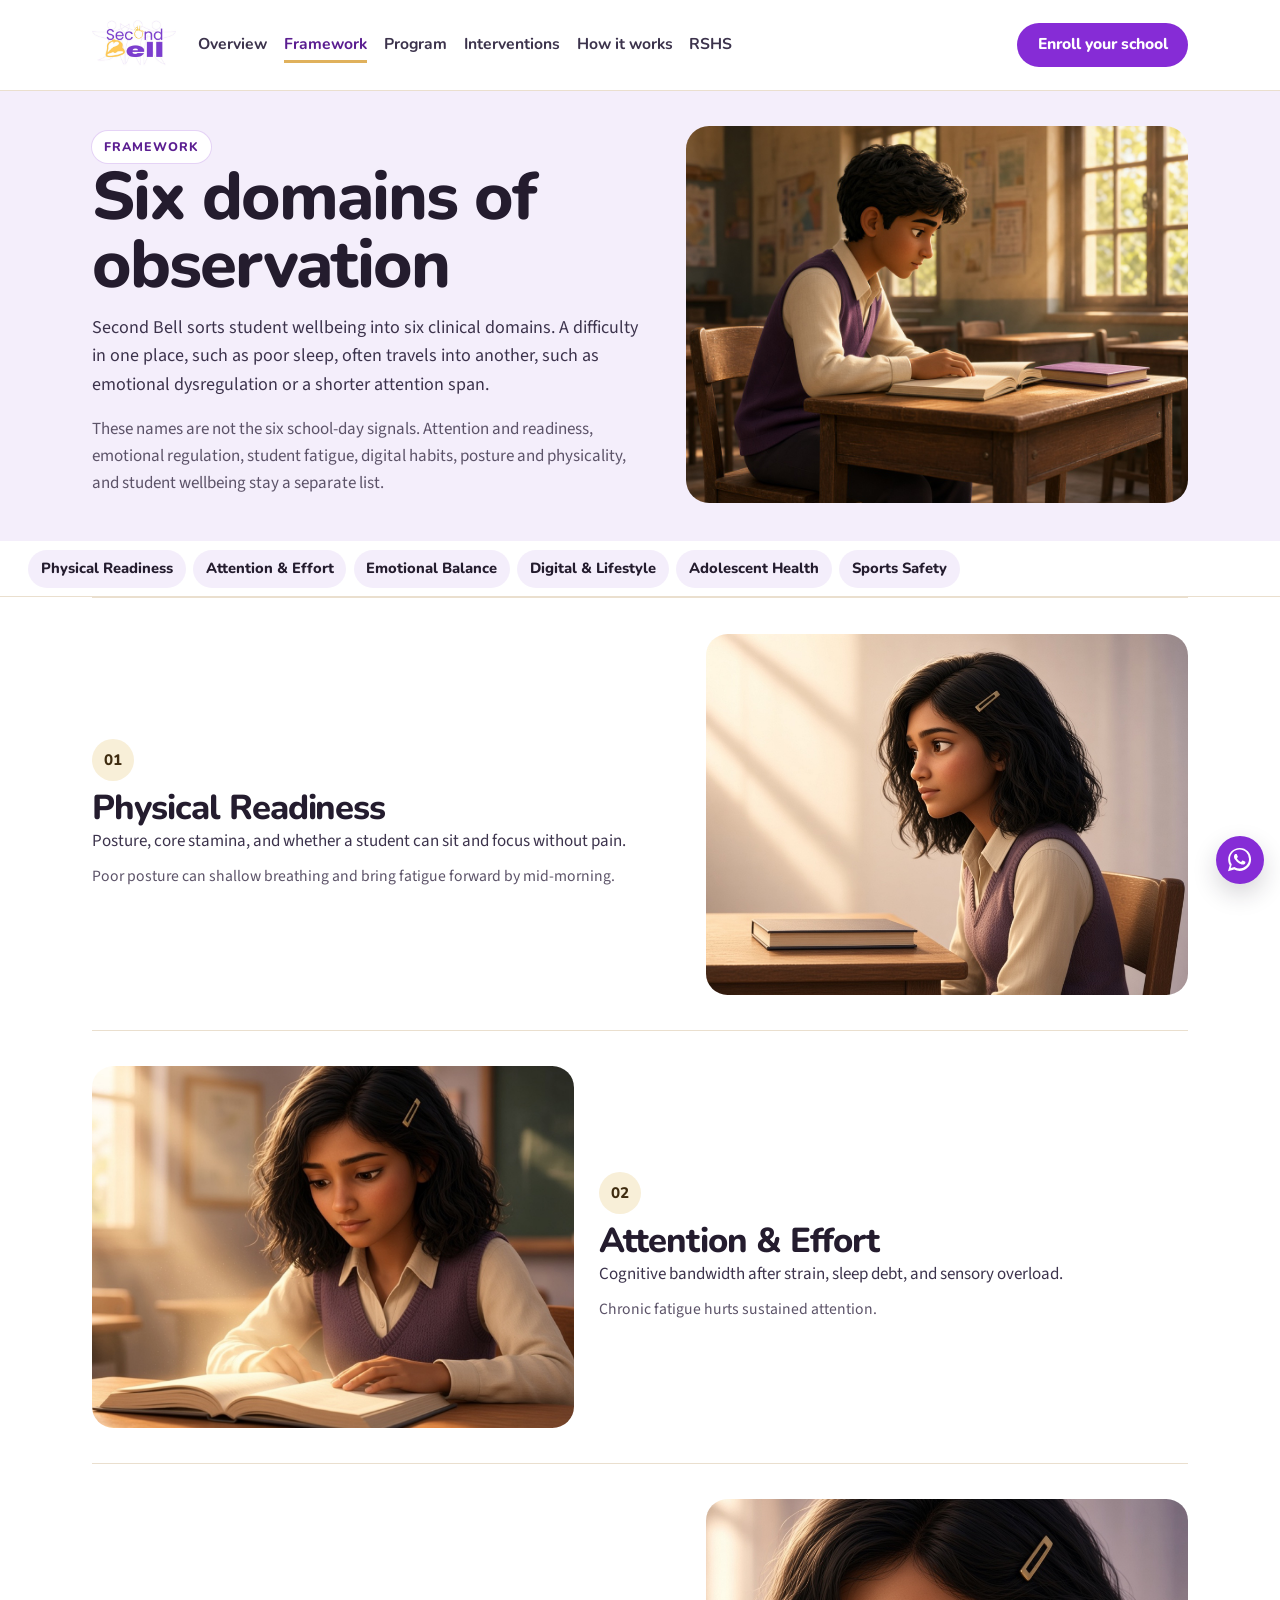
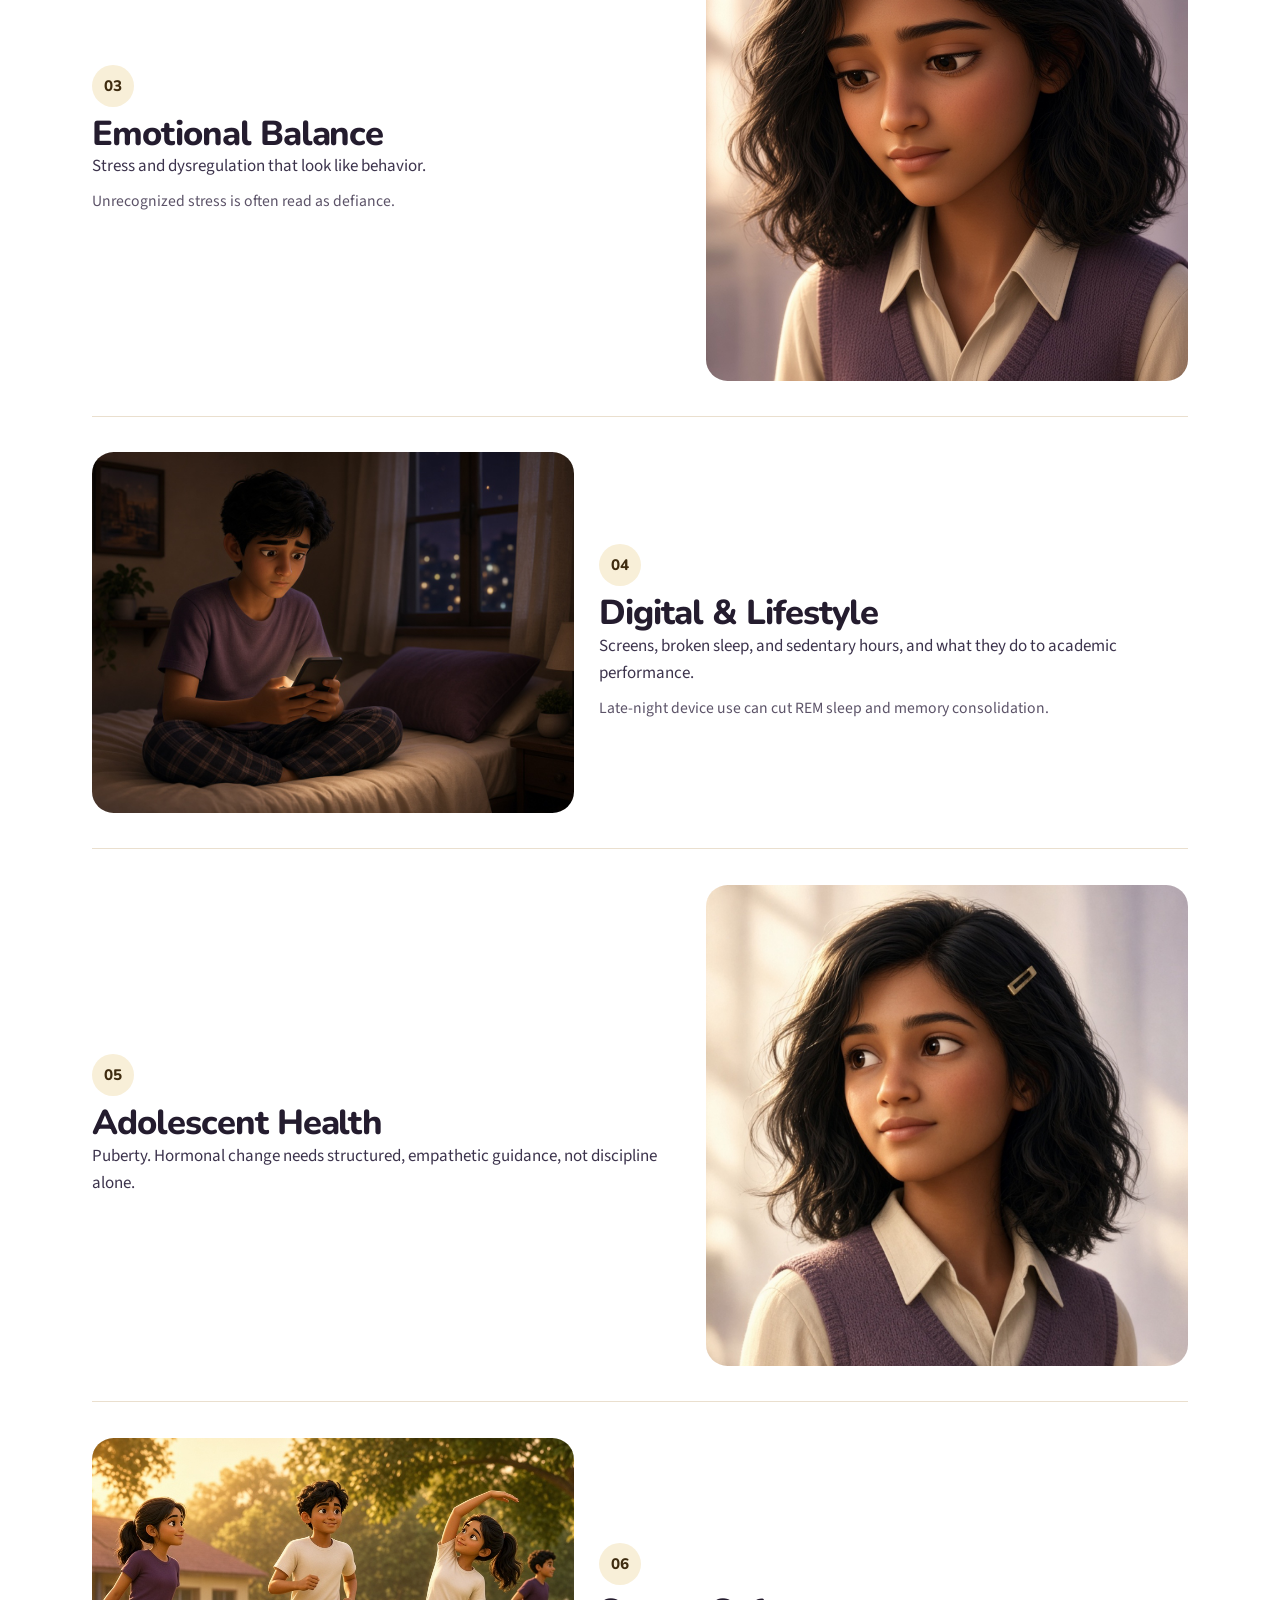
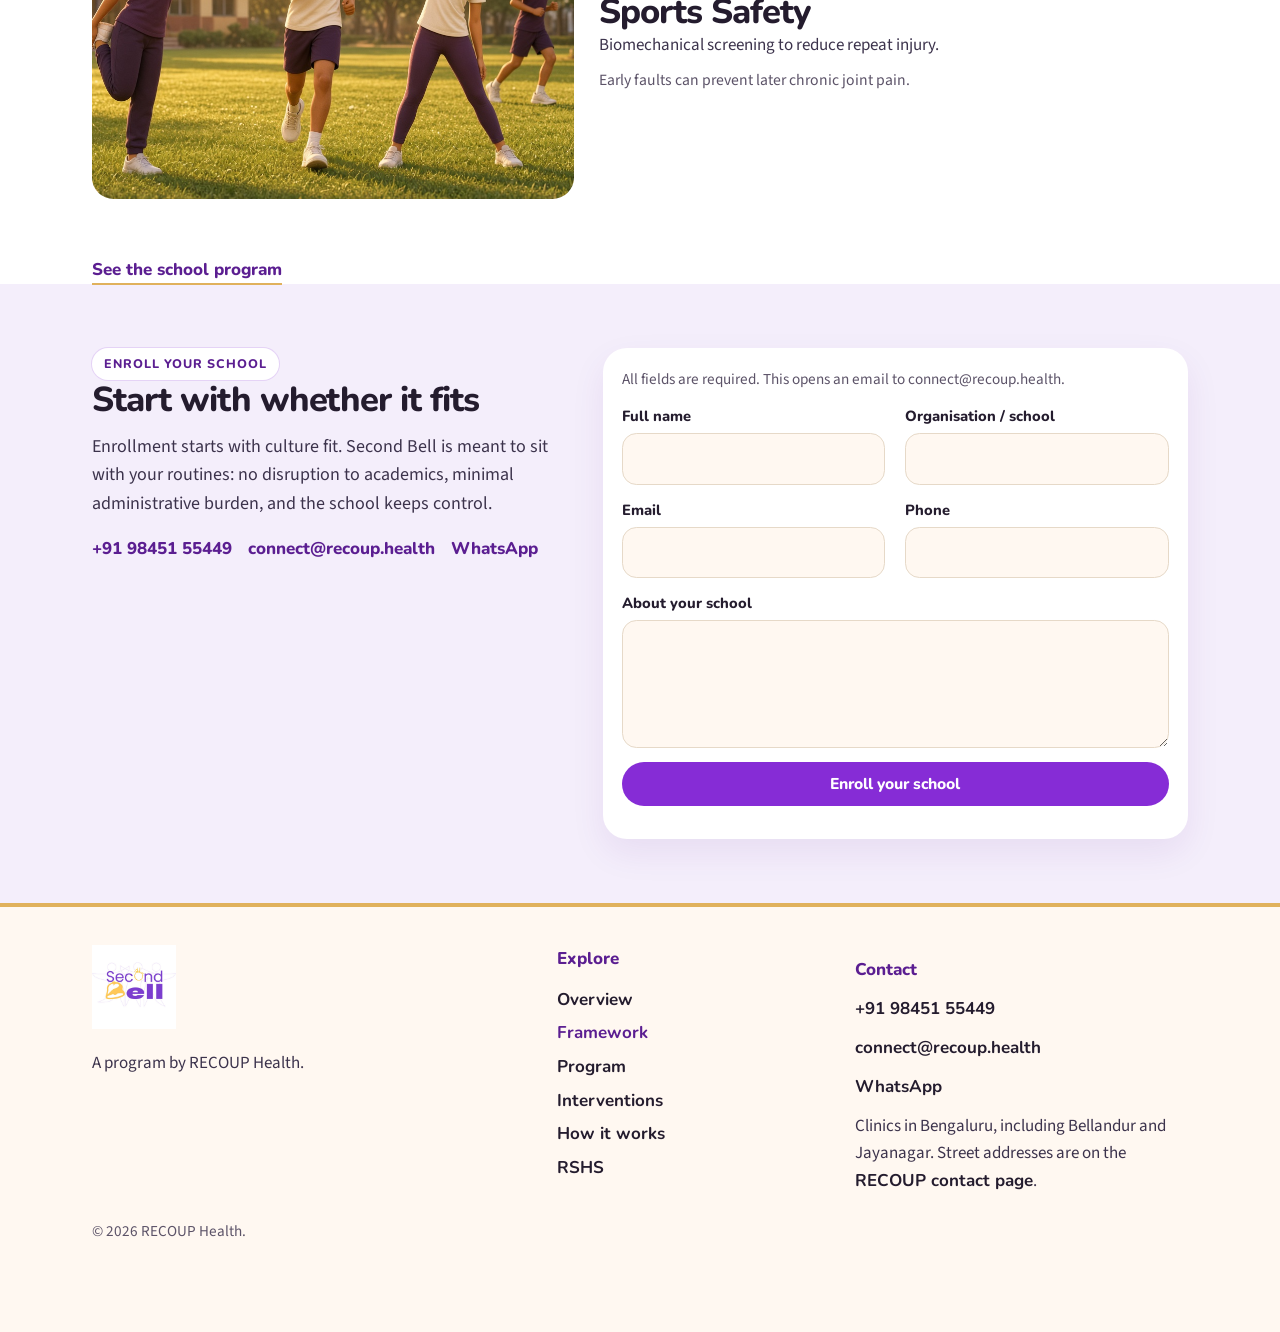
==== framework/index.html @ c724b889 "Publish the Second Bell school site so leadership can review the program and enroll. Co-authored-by:" ====
<!DOCTYPE html>
<html lang="en">
<head>
  <meta charset="utf-8">
  <meta name="viewport" content="width=device-width, initial-scale=1">
  <title>The Framework | Second Bell</title>
  <meta name="description" content="Six clinical domains in Second Bell: physical readiness, attention and effort, emotional balance, digital and lifestyle, adolescent health, and sports safety.">
  <link rel="canonical" href="/second-bell/framework/">
  <meta property="og:title" content="The Framework | Second Bell">
  <meta property="og:description" content="Six clinical domains schools can use to observe the health signals that shape learning.">
  <meta property="og:type" content="website">
  <meta property="og:url" content="/second-bell/framework/">
  <meta property="og:image" content="/second-bell/assets/logo/second-bell-logo.jpg">
  <meta property="og:image:alt" content="Second Bell">
  <meta name="twitter:card" content="summary">
  <meta name="twitter:title" content="The Framework | Second Bell">
  <meta name="twitter:description" content="Six clinical domains of observation for school leadership.">
  <meta name="twitter:image" content="/second-bell/assets/logo/second-bell-logo.jpg">
  <meta name="theme-color" content="#f4eefb">
  <link rel="icon" href="../assets/icons/favicon.svg" type="image/svg+xml">
  <link rel="preconnect" href="https://fonts.googleapis.com">
  <link rel="preconnect" href="https://fonts.gstatic.com" crossorigin>
  <link href="https://fonts.googleapis.com/css2?family=Nunito:wght@700;800&family=Source+Sans+3:ital,wght@0,400;0,600;0,700;1,400&display=swap" rel="stylesheet">
  <link rel="stylesheet" href="../css/global.css">
  <link rel="stylesheet" href="../css/animations.css">
  <link rel="stylesheet" href="../css/responsive.css">
  <script>document.documentElement.classList.add("js")</script>
</head>
<body>
  <a class="skip" href="#content">Skip to content</a>
  <header class="site-header">
    <div class="scroll-progress" aria-hidden="true"><span data-progress></span></div>
    <div class="wrap header-bar">
      <a class="brand" href="../">
        <img class="brand-logo" src="../assets/logo/second-bell-logo.jpg" alt="Second Bell" width="1080" height="1080">
        <span class="brand-fallback" hidden>Second Bell</span>
      </a>
      <nav class="nav-primary" aria-label="Primary">
        <a href="../">Overview</a>
        <a href="./" aria-current="page">Framework</a>
        <a href="../program/">Program</a>
        <a href="../interventions/">Interventions</a>
        <a href="../how-it-works/">How it works</a>
        <a href="../rshs-score/">RSHS</a>
      </nav>
      <div class="header-tools">
        <a class="btn btn-primary" href="../how-it-works/#talk">Enroll your school</a>
        <button class="menu-btn" type="button" aria-expanded="false" aria-controls="menu">Menu</button>
      </div>
    </div>
  </header>
  <div class="menu" id="menu" hidden role="dialog" aria-modal="true" aria-labelledby="menu-title">
    <div class="menu-bar">
      <p class="kicker" id="menu-title">Menu</p>
      <button class="menu-close" type="button">Close</button>
    </div>
    <nav aria-label="Mobile">
      <a href="../">Overview</a>
      <a href="./" aria-current="page">Framework</a>
      <a href="../program/">Program</a>
      <a href="../interventions/">Interventions</a>
      <a href="../how-it-works/">How it works</a>
      <a href="../rshs-score/">RSHS</a>
      <a class="menu-cta" href="../how-it-works/#talk">Enroll your school</a>
    </nav>
  </div>

  <main id="content">
    <header class="page-hero">
      <div class="wrap page-hero-grid">
        <div>
          <p class="kicker">Framework</p>
          <h1>Six domains of observation</h1>
          <p class="lede">Second Bell sorts student wellbeing into six clinical domains. A difficulty in one place, such as poor sleep, often travels into another, such as emotional dysregulation or a shorter attention span.</p>
          <p class="note">These names are not the six school-day signals. Attention and readiness, emotional regulation, student fatigue, digital habits, posture and physicality, and student wellbeing stay a separate list.</p>
        </div>
        <img class="page-photo" src="../assets/images/posture-desk.jpg" alt="A student in a cream shirt and plum vest sits at a wooden school desk" width="1152" height="864">
      </div>
    </header>

    <nav class="jump" aria-label="Clinical domains">
      <a href="#physical">Physical Readiness</a>
      <a href="#attention">Attention &amp; Effort</a>
      <a href="#emotion">Emotional Balance</a>
      <a href="#digital">Digital &amp; Lifestyle</a>
      <a href="#adolescent">Adolescent Health</a>
      <a href="#sports">Sports Safety</a>
    </nav>

    <div class="wrap">
      <article class="spread flip" id="physical">
        <img class="pos-side" src="../assets/images/posture.jpg" alt="A student seated in profile at a desk, spine upright" width="1024" height="1024">
        <div>
          <span class="num">01</span>
          <h2>Physical Readiness</h2>
          <p>Posture, core stamina, and whether a student can sit and focus without pain.</p>
          <p class="context">Poor posture can shallow breathing and bring fatigue forward by mid-morning.</p>
        </div>
      </article>
      <article class="spread" id="attention">
        <img src="../assets/images/attention.jpg" alt="A student focused on an open book in a bright classroom" width="1024" height="1024">
        <div>
          <span class="num">02</span>
          <h2>Attention &amp; Effort</h2>
          <p>Cognitive bandwidth after strain, sleep debt, and sensory overload.</p>
          <p class="context">Chronic fatigue hurts sustained attention.</p>
        </div>
      </article>
      <article class="spread flip" id="emotion">
        <img class="pos-face" src="../assets/images/emotion.jpg" alt="A close portrait of a student with a thoughtful expression" width="1024" height="1024">
        <div>
          <span class="num">03</span>
          <h2>Emotional Balance</h2>
          <p>Stress and dysregulation that look like behavior.</p>
          <p class="context">Unrecognized stress is often read as defiance.</p>
        </div>
      </article>
      <article class="spread" id="digital">
        <img src="../assets/images/night-screen.jpg" alt="A student sitting on a bed at night, looking at a phone" width="1152" height="864">
        <div>
          <span class="num">04</span>
          <h2>Digital &amp; Lifestyle</h2>
          <p>Screens, broken sleep, and sedentary hours, and what they do to academic performance.</p>
          <p class="context">Late-night device use can cut REM sleep and memory consolidation.</p>
        </div>
      </article>
      <article class="spread flip" id="adolescent">
        <img class="pos-face" src="../assets/images/student-portrait.jpg" alt="A young student in a plum vest, face fully visible" width="1024" height="1024">
        <div>
          <span class="num">05</span>
          <h2>Adolescent Health</h2>
          <p>Puberty. Hormonal change needs structured, empathetic guidance, not discipline alone.</p>
        </div>
      </article>
      <article class="spread" id="sports">
        <img src="../assets/images/sports-field.jpg" alt="Students stretching and jogging on a school sports field" width="1280" height="720">
        <div>
          <span class="num">06</span>
          <h2>Sports Safety</h2>
          <p>Biomechanical screening to reduce repeat injury.</p>
          <p class="context">Early faults can prevent later chronic joint pain.</p>
        </div>
      </article>
      <p class="next-step"><a href="../program/">See the school program</a></p>
    </div>

    <section class="section band-lavender" id="talk" aria-labelledby="talk-title">
      <div class="wrap contact-grid">
        <div class="contact-copy">
          <p class="kicker">Enroll your school</p>
          <h2 id="talk-title">Start with whether it fits</h2>
          <p class="promise">Enrollment starts with culture fit. Second Bell is meant to sit with your routines: no disruption to academics, minimal administrative burden, and the school keeps control.</p>
          <ul class="contact-list">
            <li><a href="tel:+919845155449">+91 98451 55449</a></li>
            <li><a href="mailto:connect@recoup.health">connect@recoup.health</a></li>
            <li><a href="https://wa.me/919845155449?text=Hello%2C%20I%20lead%20a%20school%20and%20would%20like%20to%20discuss%20enrolling%20in%20Second%20Bell." rel="noopener noreferrer">WhatsApp</a></li>
          </ul>
        </div>
        <form class="form" data-form novalidate>
          <p class="form-note">All fields are required. This opens an email to connect@recoup.health.</p>
          <div class="form-split">
            <label class="field"><span>Full name</span><input name="name" autocomplete="name" required aria-describedby="err-name"><small class="err" id="err-name"></small></label>
            <label class="field"><span>Organisation / school</span><input name="school" autocomplete="organization" required aria-describedby="err-school"><small class="err" id="err-school"></small></label>
          </div>
          <div class="form-split">
            <label class="field"><span>Email</span><input name="email" type="email" autocomplete="email" required aria-describedby="err-email"><small class="err" id="err-email"></small></label>
            <label class="field"><span>Phone</span><input name="phone" type="tel" autocomplete="tel" inputmode="tel" required aria-describedby="err-phone"><small class="err" id="err-phone"></small></label>
          </div>
          <label class="field"><span>About your school</span><textarea name="message" required aria-describedby="err-message"></textarea><small class="err" id="err-message"></small></label>
          <button class="btn btn-primary" type="submit">Enroll your school</button>
          <p class="form-status" data-status role="status"></p>
        </form>
      </div>
    </section>
  </main>

  <footer class="site-footer">
    <div class="wrap footer-grid">
      <div class="footer-brand">
        <a class="brand" href="../"><img class="brand-logo" src="../assets/logo/second-bell-logo.jpg" alt="Second Bell" width="1080" height="1080"></a>
        <p>A program by RECOUP Health.</p>
      </div>
      <nav class="footer-nav" aria-label="Footer">
        <p class="footer-label">Explore</p>
        <a href="../">Overview</a>
        <a href="./" aria-current="page">Framework</a>
        <a href="../program/">Program</a>
        <a href="../interventions/">Interventions</a>
        <a href="../how-it-works/">How it works</a>
        <a href="../rshs-score/">RSHS</a>
      </nav>
      <div class="footer-contact">
        <p class="footer-label">Contact</p>
        <p><a href="tel:+919845155449">+91 98451 55449</a></p>
        <p><a href="mailto:connect@recoup.health">connect@recoup.health</a></p>
        <p><a href="https://wa.me/919845155449?text=Hello%2C%20I%20lead%20a%20school%20and%20would%20like%20to%20discuss%20enrolling%20in%20Second%20Bell." rel="noopener noreferrer">WhatsApp</a></p>
        <p>Clinics in Bengaluru, including Bellandur and Jayanagar. Street addresses are on the <a href="https://www.recoup.health/contact">RECOUP contact page</a>.</p>
      </div>
    </div>
    <div class="wrap"><p class="copy">© <span data-year>2026</span> RECOUP Health.</p></div>
  </footer>
  <a class="dock" href="../how-it-works/#talk">Enroll your school</a>
  <a class="whatsapp" href="https://wa.me/919845155449?text=Hello%2C%20I%20lead%20a%20school%20and%20would%20like%20to%20discuss%20enrolling%20in%20Second%20Bell." rel="noopener noreferrer">
    <svg viewBox="0 0 24 24" aria-hidden="true" focusable="false">
      <path fill="currentColor" d="M20.52 3.48A11.8 11.8 0 0 0 12.04 0C5.5 0 .2 5.3.2 11.84c0 2.09.55 4.13 1.59 5.93L0 24l6.4-1.67a11.8 11.8 0 0 0 5.64 1.43h.01c6.54 0 11.84-5.3 11.84-11.84 0-3.16-1.23-6.13-3.37-8.44zM12.05 21.3h-.01a9.8 9.8 0 0 1-5-1.37l-.36-.21-3.8 1 .99-3.7-.23-.38a9.78 9.78 0 0 1-1.5-5.2c0-5.4 4.4-9.8 9.82-9.8 2.62 0 5.08 1.02 6.93 2.88a9.74 9.74 0 0 1 2.87 6.93c0 5.41-4.4 9.81-9.81 9.81zm5.38-7.34c-.29-.15-1.74-.86-2.01-.96-.27-.1-.47-.15-.66.15-.2.29-.76.95-.93 1.15-.17.2-.34.22-.63.07-.29-.14-1.22-.45-2.32-1.43-.86-.76-1.44-1.7-1.61-1.99-.17-.29-.02-.45.13-.59.13-.13.29-.34.44-.51.15-.17.2-.29.29-.49.1-.2.05-.37-.02-.51-.08-.15-.66-1.6-.91-2.19-.24-.57-.48-.5-.66-.5h-.56c-.2 0-.51.07-.78.37-.27.29-1.02 1-1.02 2.43 0 1.43 1.04 2.81 1.19 3 .15.2 2.05 3.13 4.97 4.39.69.3 1.24.48 1.66.61.7.22 1.33.19 1.83.12.56-.08 1.74-.71 1.98-1.4.25-.68.25-1.27.17-1.4-.07-.12-.27-.2-.56-.34z"/>
    </svg>
    <span class="whatsapp-label">WhatsApp</span>
  </a>
  <script src="../js/main.js" defer></script>
</body>
</html>
---- css/global.css ----
:root {
  --ivory: #fff8f1;
  --white: #ffffff;
  --lavender: #f4eefb;
  --lavender-deep: #e7d8f6;
  --cream: #fbf6ec;
  --ink: #241c2e;
  --ink-soft: #3c334c;
  --muted: #5c5368;
  --line: #eadfce;
  --purple: #862cd6;
  --purple-deep: #5b1e91;
  --gold: #e0b15c;
  --gold-2: #e2b34c;
  --gold-ink: #3f2c10;
  --danger: #8a2e3b;
  --shadow: 0 14px 34px rgba(91, 30, 145, 0.08);
  --radius: 1.35rem;
  --sans: "Source Sans 3", system-ui, sans-serif;
  --display: Nunito, system-ui, sans-serif;
  --wrap: 72rem;
  --header-h: 5.6rem;
  color-scheme: light;
}

*,
*::before,
*::after { box-sizing: border-box; }

html { scroll-behavior: smooth; }

section,
.page-hero,
.spread { scroll-margin-top: calc(var(--header-h) + 0.35rem); }

body {
  margin: 0;
  font-family: var(--sans);
  font-size: 1.0625rem;
  line-height: 1.6;
  color: var(--ink);
  background: var(--white);
  text-rendering: optimizeLegibility;
  -webkit-font-smoothing: antialiased;
  overflow-x: clip;
}

body.menu-open { overflow: hidden; }

img { max-width: 100%; height: auto; display: block; }

h1, h2, h3, p, ul, ol { margin: 0; }

h1, h2, h3 {
  font-family: var(--display);
  font-weight: 800;
  letter-spacing: -0.03em;
  line-height: 1.15;
  color: var(--ink);
}

h1 { font-size: clamp(2.5rem, 4vw + 1rem, 4.35rem); line-height: 1.02; }

h2 { font-size: clamp(1.7rem, 1.2vw + 1.2rem, 2.45rem); }

h3 { font-size: 1.2rem; letter-spacing: -0.02em; }

p { color: var(--ink-soft); }

a { color: var(--purple-deep); }

:focus-visible {
  outline: 3px solid var(--gold-ink);
  outline-offset: 3px;
}

::selection {
  background: #f0e2fb;
  color: var(--ink);
}

.skip {
  position: absolute;
  left: 1rem;
  top: 0;
  transform: translateY(-140%);
  background: var(--white);
  color: var(--ink);
  padding: 0.7rem 1rem;
  z-index: 80;
  font-weight: 700;
  text-decoration: none;
  border-radius: 0 0 0.8rem 0.8rem;
}

.skip:focus { transform: none; }

.wrap {
  width: min(var(--wrap), 100%);
  margin-inline: auto;
  padding-inline: clamp(1.1rem, 3vw, 1.75rem);
}

.site-header {
  position: sticky;
  top: 0;
  z-index: 30;
  background: #fff;
  border-bottom: 1px solid var(--line);
}

.scroll-progress {
  position: absolute;
  left: 0;
  right: 0;
  bottom: 0;
  height: 3px;
  pointer-events: none;
}

.scroll-progress span {
  display: block;
  height: 100%;
  background: var(--gold);
  transform: scaleX(0);
  transform-origin: left center;
}

.header-bar {
  display: flex;
  align-items: center;
  gap: 0.75rem 1rem;
  min-height: var(--header-h);
}

.brand {
  display: inline-flex;
  flex: none;
  line-height: 0;
  text-decoration: none;
}

.brand-logo {
  width: 5.25rem;
  height: 5.25rem;
  object-fit: contain;
  background: #fff;
}

.brand-fallback {
  font-family: var(--display);
  font-weight: 800;
  font-size: 1.15rem;
  line-height: 1.2;
  color: var(--purple-deep);
}

.brand-fallback[hidden],
.brand-logo[hidden] { display: none; }

.nav-primary {
  display: none;
  align-items: center;
  gap: 0.15rem 1.05rem;
  margin-left: 0.4rem;
}

.nav-primary a {
  text-decoration: none;
  color: var(--ink-soft);
  font-family: var(--display);
  font-weight: 700;
  font-size: 0.98rem;
  padding: 0.35rem 0;
  white-space: nowrap;
}

.nav-primary a:hover,
.nav-primary a[aria-current="page"],
.nav-primary a[aria-current="true"] { color: var(--purple-deep); }

.nav-primary a[aria-current="page"],
.nav-primary a[aria-current="true"] {
  box-shadow: inset 0 -3px 0 var(--gold);
}

.header-tools {
  display: flex;
  align-items: center;
  gap: 0.45rem;
  margin-left: auto;
}

.btn {
  display: inline-flex;
  align-items: center;
  justify-content: center;
  min-height: 2.75rem;
  padding: 0.55rem 1.15rem;
  border-radius: 999px;
  border: 2px solid transparent;
  font-family: var(--display);
  font-weight: 800;
  font-size: 0.98rem;
  line-height: 1.2;
  text-decoration: none;
  cursor: pointer;
}

.btn-primary {
  background: var(--purple);
  color: #fff;
}

.btn-primary:hover { background: var(--purple-deep); }

.btn-secondary {
  background: var(--white);
  color: var(--purple-deep);
  border-color: #e3d0f4;
}

.btn-secondary:hover { border-color: var(--purple); background: #fbf7ff; }

.menu-btn,
.menu-close {
  appearance: none;
  font-family: var(--display);
  font-weight: 800;
  font-size: 0.95rem;
  color: var(--ink);
  background: var(--white);
  border: 1.5px solid var(--line);
  border-radius: 999px;
  min-height: 2.75rem;
  padding: 0.4rem 0.95rem;
  cursor: pointer;
}

.menu {
  position: fixed;
  inset: 0;
  z-index: 50;
  background: var(--ivory);
  padding: 1.15rem clamp(1.1rem, 3vw, 1.75rem) 1.25rem;
  display: flex;
  flex-direction: column;
  gap: 0.5rem;
  overflow: hidden;
  max-height: 100dvh;
}

.menu[hidden] { display: none; }

.menu-bar {
  display: flex;
  align-items: center;
  justify-content: space-between;
  min-height: 4.5rem;
}

.menu nav {
  display: flex;
  flex-direction: column;
  flex: 1 1 auto;
  min-height: 0;
  overflow-y: auto;
  padding-bottom: 1.25rem;
  -webkit-overflow-scrolling: touch;
}

.menu a {
  font-family: var(--display);
  font-weight: 800;
  font-size: clamp(1.15rem, 3.6vw, 1.4rem);
  letter-spacing: -0.03em;
  text-decoration: none;
  color: var(--ink);
  padding: 0.58rem 0;
  border-bottom: 1px solid var(--line);
}

.menu a[aria-current="page"] { color: var(--purple-deep); }

.menu a.menu-cta {
  margin-top: 0.85rem;
  width: fit-content;
  border-bottom: 0;
  border-radius: 999px;
  background: var(--purple);
  color: #fff;
  padding: 0.7rem 1.15rem;
  min-height: 2.75rem;
}

.menu a.menu-cta:hover { color: #fff; background: var(--purple-deep); }

.kicker {
  display: inline-flex;
  align-items: center;
  font-family: var(--display);
  font-weight: 800;
  font-size: 0.78rem;
  letter-spacing: 0.08em;
  text-transform: uppercase;
  color: var(--purple-deep);
  background: var(--white);
  border-radius: 999px;
  padding: 0.38rem 0.75rem;
  box-shadow: 0 0 0 1px rgba(134, 44, 214, 0.14);
}

.hero {
  background:
    radial-gradient(42rem 22rem at 100% -20%, rgba(224, 177, 92, 0.35), transparent 60%),
    radial-gradient(32rem 18rem at -10% 10%, rgba(134, 44, 214, 0.13), transparent 58%),
    var(--lavender);
  padding: 1.35rem 0 0;
  overflow: hidden;
}

.hero-grid,
.page-hero-grid,
.contact-grid,
.footer-grid,
.score-layout,
.form-split {
  display: grid;
  gap: 1.25rem;
}

.hero-copy {
  display: flex;
  flex-direction: column;
  align-items: flex-start;
  text-align: left;
  min-width: 0;
  padding-bottom: 0.4rem;
}

.hero-copy > * {
  margin-left: 0;
  margin-right: 0;
  max-width: 100%;
}

.hero h1 {
  margin-top: 0.75rem;
  line-height: 1.08;
  text-wrap: balance;
}

.hero-copy .subhead {
  margin-top: 0.55rem;
  max-width: 18em;
  font-family: var(--display);
  font-weight: 800;
  font-size: clamp(1.25rem, 0.6vw + 1rem, 1.7rem);
  line-height: 1.28;
  color: var(--purple-deep);
  letter-spacing: -0.03em;
  text-wrap: balance;
}

.hero-copy .lede {
  margin-top: 0.9rem;
  max-width: 34rem;
  line-height: 1.55;
  text-wrap: pretty;
}

.hero-copy .actions { margin-top: 1.2rem; }

.lede {
  margin-top: 1rem;
  font-size: 1.125rem;
  max-width: 38rem;
}

.actions {
  display: flex;
  flex-wrap: wrap;
  gap: 0.7rem;
  margin-top: 1.4rem;
}

.hero-frame {
  display: flex;
  align-items: flex-end;
  justify-content: center;
  min-width: 0;
}

.hero-frame img {
  width: min(100%, 20rem);
  max-height: 24rem;
  height: auto;
  object-fit: contain;
  object-position: center bottom;
}

.hero-grid > *,
.board > *,
.connect > *,
.view-lead > *,
.view-pair > *,
.program-top > *,
.outcomes > *,
.contact-grid > *,
.spread > *,
.page-hero-grid > *,
.framework-tease > *,
.score-reveal-grid > * { min-width: 0; }

.section { padding: 4rem 0; }

.band-ivory { background: var(--ivory); }

.band-lavender { background: var(--lavender); }

.band-cream { background: var(--cream); }

.band-ink {
  background: var(--ink);
  padding: 3.2rem 0;
}

.band-ink h2,
.band-ink p { color: #fff8f1; }

.band-ink .kicker {
  color: var(--gold-ink);
  background: var(--gold);
  box-shadow: none;
}

.section-intro { max-width: 38rem; margin-bottom: 1.6rem; }

.section-intro .lede,
.problem-grid .lede { margin-top: 0.75rem; }

.eyebrow {
  font-family: var(--display);
  font-weight: 800;
  font-size: 0.78rem;
  letter-spacing: 0.08em;
  text-transform: uppercase;
  color: var(--purple-deep);
}

.next-step { margin-top: 1.35rem; }

.next-step a {
  font-family: var(--display);
  font-weight: 800;
  color: var(--purple-deep);
  text-decoration: none;
  border-bottom: 2px solid var(--gold);
  padding-bottom: 0.12rem;
}

.next-step a:hover { color: var(--ink); }

.problem { padding-top: 3.2rem; padding-bottom: 3.2rem; }

.problem-grid,
.view-lead,
.view-pair,
.program-top,
.framework-tease,
.receive,
.connect,
.score-reveal-grid,
.outcomes { display: grid; gap: 1.15rem; }

.problem h2 { max-width: 16em; }

.view-lead img,
.view-parent img,
.view-health img,
.connect img,
.program-top img,
.tease-photo,
.spread img,
.spine img,
.board-panel img,
.outcome-photo {
  width: 100%;
  object-fit: cover;
  border-radius: 1.35rem;
}

.view-lead img { aspect-ratio: 16 / 10; object-position: center 30%; }

.view-lead h3,
.view-parent h3,
.view-health h3 { margin-top: 0.3rem; }

.view-lead p,
.view-parent p,
.view-health p { margin-top: 0.4rem; }

.view-pair { margin-top: 1.15rem; }

.view-parent img { aspect-ratio: 8 / 5; object-position: center 40%; }

.view-health {
  background: var(--white);
  border-radius: 1.45rem;
  padding: 0.7rem;
}

.view-health img { aspect-ratio: 16 / 11; object-position: center 42%; }

.view-health div,
.view-parent div { padding: 0.85rem 0.35rem 0.4rem; }

.view-health div { padding: 0.35rem 0.55rem 0.85rem; }

.gap { padding-top: 3rem; padding-bottom: 2.4rem; }

.slips {
  list-style: none;
  margin: 1.4rem 0 0;
  padding: 0;
  display: grid;
  gap: 0.8rem;
}

.slips li {
  background: var(--ivory);
  border-radius: 1.15rem;
  padding: 1.05rem 1.1rem 1.15rem;
  border-top: 3px solid var(--gold);
}

.slips p + p { margin-top: 0.4rem; }

.connect img { aspect-ratio: 4 / 3; object-position: center 28%; }

.board { display: grid; gap: 1rem; }

.board-tabs { display: grid; }

.board-tabs button,
.rail button {
  appearance: none;
  text-align: left;
  font-family: var(--display);
  font-weight: 800;
  font-size: 1rem;
  color: var(--ink-soft);
  background: transparent;
  cursor: pointer;
  min-height: 2.75rem;
}

.board-tabs button {
  width: 100%;
  border: 0;
  border-left: 3px solid transparent;
  padding: 0.8rem 0.85rem;
}

.board-tabs button[aria-selected="true"] {
  color: var(--ink);
  border-left-color: var(--gold);
  background: var(--ivory);
}

.rail {
  display: flex;
  flex-wrap: wrap;
  gap: 0.45rem;
  margin-bottom: 1rem;
}

.rail button {
  width: auto;
  border: 1.5px solid #e3d4c4;
  border-radius: 999px;
  padding: 0.4rem 0.8rem;
  background: var(--white);
}

.rail button[aria-selected="true"] {
  color: var(--ink);
  border-color: var(--purple);
  background: #fff;
  box-shadow: inset 0 -3px 0 var(--gold);
}

.board-panel[hidden] { display: none; }

.board-panel img {
  aspect-ratio: 4 / 3;
  object-position: center 24%;
}

.board-panel img.pos-face { object-position: center 18%; }

.board-panel img.pos-side { object-position: 72% 28%; }

.board-panel h3 { margin-top: 0.85rem; }

.board-panel p { margin-top: 0.35rem; max-width: 36rem; }


.domain-index {
  list-style: none;
  margin: 0;
  padding: 0;
}

.domain-index li { min-width: 0; }

.domain-index a {
  display: flex;
  align-items: flex-start;
  gap: 0.85rem;
  width: 100%;
  min-width: 0;
  text-decoration: none;
  color: inherit;
  padding: 0.9rem 0;
  border-top: 1px solid var(--line);
}

.domain-index li:last-child a { border-bottom: 1px solid var(--line); }

.domain-num {
  flex: 0 0 2.2rem;
  font-family: var(--display);
  font-weight: 800;
  color: var(--gold-ink);
  line-height: 1.35;
}

.domain-copy {
  flex: 1 1 auto;
  min-width: 0;
}

.domain-index strong {
  display: block;
  font-family: var(--display);
  color: var(--ink);
}

.domain-index em {
  display: block;
  margin-top: 0.2rem;
  font-style: normal;
  font-weight: 400;
  line-height: 1.45;
  color: var(--ink-soft);
}

.domain-index a:hover strong { color: var(--purple-deep); }

.tease-photo {
  margin-top: 1.1rem;
  aspect-ratio: 16 / 10;
  object-position: center 40%;
}

.program-top img { aspect-ratio: 4 / 3; object-position: center 35%; }

.pillar-list,
.phase-line {
  list-style: none;
  margin: 1.6rem 0 0;
  padding: 0;
}

.pillar-list { display: grid; gap: 0.8rem; }

.pillar-list li {
  display: grid;
  grid-template-columns: auto minmax(0, 1fr);
  gap: 0.9rem;
  align-items: start;
  min-width: 0;
  padding: 1.05rem 1.1rem 1.15rem;
  background: var(--white);
  border: 1px solid var(--line);
  border-radius: var(--radius);
  box-shadow: var(--shadow);
}

.pillar-list li > div { min-width: 0; }

.pillar-list p { margin-top: 0.3rem; }

.pillar-icon {
  display: grid;
  place-items: center;
  width: 2.75rem;
  height: 2.75rem;
  margin-top: 0.05rem;
  border-radius: 0.9rem;
  background: var(--lavender);
  color: var(--purple);
  box-shadow: inset 0 0 0 1px var(--lavender-deep);
}

.pillar-icon svg {
  width: 1.45rem;
  height: 1.45rem;
  display: block;
}

.num {
  display: inline-grid;
  place-items: center;
  min-width: 2.6rem;
  height: 2.6rem;
  padding-inline: 0.45rem;
  border-radius: 999px;
  background: #f8efd8;
  color: var(--gold-ink);
  font-family: var(--display);
  font-weight: 800;
  font-size: 0.95rem;
}

.receive { margin-top: 1.6rem; }

#program .receive > div {
  min-width: 0;
  padding: 1.15rem 1.2rem 1.25rem;
  border: 1px solid var(--line);
  border-radius: var(--radius);
  box-shadow: var(--shadow);
}

#program .receive > div:first-child { background: var(--lavender); }

#program .receive > div:last-child { background: var(--cream); }

.receive h3 { margin-bottom: 0.4rem; }

.phase-line { margin-top: 0.2rem; display: grid; gap: 0.7rem; }

.phase-line li {
  color: var(--ink-soft);
  padding-left: 0.15rem;
}

.phase-line span {
  display: block;
  font-family: var(--display);
  font-weight: 800;
  color: var(--purple-deep);
  font-size: 0.92rem;
}

.promises {
  margin-top: 1.3rem;
  font-family: var(--display);
  font-weight: 800;
  color: var(--ink);
}

.score-reveal {
  background:
    radial-gradient(28rem 16rem at 0% 0%, rgba(224, 177, 92, 0.45), transparent 62%),
    var(--cream);
}

.score-huge {
  font-family: var(--display);
  font-weight: 800;
  font-size: clamp(5.5rem, 12vw, 9.5rem);
  line-height: 0.82;
  letter-spacing: -0.06em;
  color: var(--purple);
}

.outcomes { margin-top: 0.4rem; }

.outcome-photo {
  aspect-ratio: 16 / 11;
  object-position: center 22%;
  height: 100%;
}

.outcome-main h3 {
  margin-top: 0.35rem;
  font-size: clamp(1.7rem, 2vw, 2.3rem);
}

.outcome-main p,
.outcome-note p,
.outcome-wide p { margin-top: 0.4rem; }

.outcome-note {
  padding: 1rem 0 0.2rem;
  border-top: 1px solid var(--line);
}

.outcome-gold { background: #f8efd8; border-radius: 1.15rem; padding: 1rem 1rem 1.1rem; border-top: 0; }

.outcome-wide {
  padding-top: 1rem;
  border-top: 3px solid var(--gold);
}

.outcome-wide h3 { font-size: clamp(1.45rem, 1.5vw, 1.9rem); }

.page-photo {
  width: 100%;
  border-radius: 1.45rem;
  object-fit: cover;
  aspect-ratio: 4 / 3;
  background: #efe4d4;
}

.page-hero {
  background: var(--lavender);
  padding: 2.2rem 0 2.4rem;
}

.page-hero .lede { margin-top: 0.85rem; }

.page-photo.wide { aspect-ratio: 16 / 10; }

.note {
  margin-top: 1rem;
  color: var(--muted);
  max-width: 42rem;
}

.context {
  margin-top: 0.55rem;
  color: var(--muted);
  font-size: 0.98rem;
}

.plain-list {
  margin: 0.8rem 0 0;
  padding: 0;
  list-style: none;
}

.plain-list li {
  position: relative;
  padding-left: 1.05rem;
  margin-top: 0.35rem;
  color: var(--ink-soft);
}

.plain-list li::before {
  content: "";
  position: absolute;
  left: 0;
  top: 0.55em;
  width: 0.45rem;
  height: 0.45rem;
  border-radius: 50%;
  background: var(--gold);
}

.jump {
  position: sticky;
  top: var(--header-h);
  z-index: 20;
  display: flex;
  gap: 0.45rem;
  overflow-x: auto;
  background: rgba(255, 255, 255, 0.96);
  border-bottom: 1px solid var(--line);
  padding: 0.55rem clamp(1.1rem, 3vw, 1.75rem);
  margin: 0;
}

.jump a {
  flex: none;
  text-decoration: none;
  font-family: var(--display);
  font-weight: 800;
  font-size: 0.92rem;
  color: var(--ink);
  background: var(--lavender);
  border-radius: 999px;
  padding: 0.45rem 0.8rem;
}

.jump a:hover,
.jump a[aria-current="true"] { background: var(--gold); color: var(--gold-ink); }

.spread {
  display: grid;
  gap: 1rem;
  align-items: center;
  padding: 2.2rem 0;
  border-top: 1px solid var(--line);
  scroll-margin-top: 9.2rem;
}

.spread img {
  aspect-ratio: 4 / 3;
  object-position: center 28%;
}

.spread img.pos-face { object-position: center 16%; aspect-ratio: 1; }

.spread img.pos-side { object-position: 72% 30%; }

.spread h2 { margin-top: 0.45rem; }

.spread .context { max-width: 36rem; }

.spine {
  list-style: none;
  margin: 0;
  padding: 0 0 0 1.15rem;
  border-left: 3px solid var(--gold);
  display: grid;
  gap: 1.7rem;
}

.spine li { position: relative; display: grid; gap: 0.75rem; min-width: 0; }

.spine li::before {
  content: "";
  position: absolute;
  width: 0.8rem;
  height: 0.8rem;
  border-radius: 50%;
  background: var(--purple);
  left: calc(-1.15rem - 0.55rem);
  top: 0.35rem;
  box-shadow: 0 0 0 4px var(--white);
}

.spine img {
  aspect-ratio: 16 / 10;
  object-position: center 30%;
}

.spine h2 { margin-top: 0.15rem; }

.spine p { margin-top: 0.35rem; }

.timeline,
.deliver-list {
  list-style: none;
  margin: 0;
  padding: 0;
}

.timeline { display: grid; gap: 1.8rem; }

.timeline li {
  display: grid;
  gap: 0.75rem;
  min-width: 0;
  padding-bottom: 1.6rem;
  border-bottom: 1px solid var(--line);
}

.timeline li:last-child { border-bottom: 0; padding-bottom: 0; }

.timeline img,
.story-pair img {
  width: 100%;
  object-fit: cover;
  border-radius: 1.2rem;
  aspect-ratio: 16 / 10;
  object-position: center 30%;
}

.step-num {
  font-family: var(--display);
  font-weight: 800;
  font-size: clamp(2.4rem, 4vw, 3.4rem);
  line-height: 0.9;
  color: var(--purple);
}

.chip-row {
  display: flex;
  flex-wrap: wrap;
  justify-content: flex-start;
  gap: 0.6rem;
  margin-top: 1.2rem;
  padding: 0;
  list-style: none;
}

.chip-row li {
  background: var(--white);
  color: var(--purple-deep);
  font-family: var(--display);
  font-weight: 800;
  font-size: 0.95rem;
  border-radius: 999px;
  padding: 0.55rem 0.9rem;
}

.scale {
  position: relative;
  margin-top: 0.4rem;
  padding-top: 0.35rem;
}

.scale-track {
  display: flex;
  height: 0.85rem;
  border-radius: 999px;
  overflow: hidden;
  background: var(--line);
}

.zone-low { flex: 60; background: var(--lavender-deep); }

.zone-mid { flex: 20; background: #f3e2b4; }

.zone-high { flex: 21; background: #c9e7c4; }

.scale-mark {
  position: absolute;
  top: -0.35rem;
  width: 0.2rem;
  height: 1.55rem;
  background: var(--ink);
  border-radius: 999px;
}

.scale-caption {
  margin-top: 0.7rem;
  font-family: var(--display);
  font-weight: 800;
  color: var(--purple-deep);
}

.band-read {
  display: grid;
  gap: 1rem;
  margin-top: 1.3rem;
}

.band-read article h3 { margin-top: 0.15rem; }

.band-read p { margin-top: 0.3rem; }

.score-panel {
  background: var(--white);
  border-radius: 1.8rem;
  box-shadow: var(--shadow);
  padding: 1.4rem 1.2rem 1.5rem;
}

.score-mark {
  font-family: var(--display);
  font-weight: 800;
  font-size: clamp(4.2rem, 8vw, 6.4rem);
  line-height: 0.9;
  letter-spacing: -0.05em;
  color: var(--purple);
}

.score-mark span {
  font-size: 0.38em;
  color: var(--gold-ink);
  letter-spacing: -0.03em;
}

.score-caption {
  margin-top: 0.45rem;
  font-family: var(--display);
  font-weight: 800;
  color: var(--purple-deep);
}

.text-link {
  font-family: var(--display);
  font-weight: 800;
  text-underline-offset: 0.2em;
}

.link-row {
  display: flex;
  flex-wrap: wrap;
  gap: 0.8rem 1.3rem;
  margin-top: 1.4rem;
}

.story-pair { display: grid; gap: 1.2rem; align-items: center; }

.deliver-list { display: grid; gap: 0.95rem; }

.deliver-list li {
  padding-bottom: 0.85rem;
  border-bottom: 1px solid var(--line);
}

.deliver-list li:last-child { border-bottom: 0; padding-bottom: 0; }

.campus-photo {
  margin-top: 1.4rem;
  aspect-ratio: 16 / 8;
  object-position: center 22%;
}

.contact-copy .promise {
  margin-top: 0.8rem;
  font-size: 1.125rem;
  max-width: 36rem;
}

.form {
  display: grid;
  gap: 0.85rem;
  background: var(--white);
  border-radius: 1.5rem;
  box-shadow: var(--shadow);
  padding: 1.2rem;
}

.form-note,
.form-status { font-size: 0.95rem; color: var(--muted); }

.field { display: grid; gap: 0.3rem; }

.field span {
  font-family: var(--display);
  font-weight: 800;
  font-size: 0.92rem;
  color: var(--ink);
}

.field input,
.field textarea {
  width: 100%;
  font: inherit;
  font-size: 1rem;
  color: var(--ink);
  background: var(--ivory);
  border: 1.5px solid #e6d9c8;
  border-radius: 0.9rem;
  padding: 0.75rem 0.85rem;
}

.field textarea { min-height: 8rem; resize: vertical; }

.field input:focus-visible,
.field textarea:focus-visible { border-color: var(--purple); }

.field input[aria-invalid="true"],
.field textarea[aria-invalid="true"] { border-color: var(--danger); background: #fff7f7; }

.err {
  color: var(--danger);
  font-size: 0.9rem;
  min-height: 1.1em;
}

.err:empty { display: none; }

.contact-list {
  display: flex;
  flex-wrap: wrap;
  gap: 0.45rem 1rem;
  margin: 1rem 0 0;
  padding: 0;
  list-style: none;
}

.contact-list a {
  font-family: var(--display);
  font-weight: 800;
  text-decoration: none;
}

.contact-list a:hover { text-decoration: underline; text-underline-offset: 0.18em; }

.site-footer {
  background: var(--ivory);
  border-top: 4px solid var(--gold);
  padding: 2.4rem 0 5.5rem;
}

.footer-brand p { margin-top: 0.75rem; }

.footer-nav { display: flex; flex-direction: column; gap: 0.4rem; }

.footer-nav a,
.footer-contact a {
  font-family: var(--display);
  font-weight: 700;
  text-decoration: none;
  color: var(--ink);
}

.footer-nav a:hover,
.footer-contact a:hover { color: var(--purple-deep); }

.footer-nav a[aria-current="page"] { color: var(--purple-deep); }

.footer-label {
  font-family: var(--display);
  font-weight: 800;
  color: var(--purple-deep);
  margin-bottom: 0.45rem;
}

.footer-contact p { margin-top: 0.7rem; }

.copy {
  margin-top: 1.5rem;
  color: var(--muted);
  font-size: 0.95rem;
}

.dock {
  display: none;
  position: fixed;
  right: 0.85rem;
  bottom: 0.85rem;
  z-index: 25;
  min-height: 2.75rem;
  padding: 0.55rem 1.05rem;
  border-radius: 999px;
  background: var(--purple);
  color: #fff;
  font-family: var(--display);
  font-weight: 800;
  text-decoration: none;
  box-shadow: 0 10px 24px rgba(36, 28, 46, 0.18);
}

.dock,
.dock.is-on { display: none !important; }

.whatsapp {
  position: fixed;
  right: 1rem;
  bottom: max(1rem, env(safe-area-inset-bottom));
  z-index: 26;
  display: inline-flex;
  align-items: center;
  justify-content: center;
  width: 3rem;
  height: 3rem;
  min-width: 44px;
  min-height: 44px;
  border-radius: 999px;
  background: var(--purple);
  color: #fff;
  text-decoration: none;
  box-shadow: 0 10px 24px rgba(36, 28, 46, 0.18);
}

.whatsapp:hover { background: var(--purple-deep); color: #fff; }

.whatsapp svg {
  width: 1.45rem;
  height: 1.45rem;
  display: block;
}

.whatsapp-label {
  position: absolute;
  width: 1px;
  height: 1px;
  padding: 0;
  margin: -1px;
  overflow: hidden;
  clip: rect(0, 0, 0, 0);
  white-space: nowrap;
  border: 0;
}

.whatsapp.is-left {
  right: auto;
  left: 1rem;
}

.whatsapp.is-raised {
  right: 1rem;
  left: auto;
  bottom: auto;
  top: calc(var(--header-h) + 0.75rem);
}

.crumb {
  display: flex;
  flex-wrap: wrap;
  gap: 0.3rem 0.45rem;
  align-items: center;
  list-style: none;
  margin: 0 0 0.85rem;
  padding: 0;
  color: var(--muted);
  font-size: 0.95rem;
}

.crumb a {
  color: var(--purple-deep);
  font-weight: 700;
  text-decoration: none;
}

.crumb li:not(:last-child)::after {
  content: "/";
  margin-left: 0.45rem;
  color: var(--muted);
  font-weight: 400;
}

.byline {
  margin-top: 0.7rem;
  color: var(--muted);
  font-size: 0.98rem;
}

.prose { max-width: 42rem; }

.prose p,
.prose ul,
.prose ol { margin-top: 0.9rem; }

.prose h2 { margin-top: 1.8rem; }

.prose ul,
.prose ol {
  padding-left: 1.2rem;
  color: var(--ink-soft);
}

.prose li + li { margin-top: 0.35rem; }

.article-layout {
  display: grid;
  gap: 1.6rem;
  align-items: start;
}

.side-card {
  background: var(--lavender);
  border-radius: var(--radius);
  padding: 1.1rem 1.15rem 1.2rem;
}

.side-card h2 { font-size: 1.15rem; }

.side-links {
  display: grid;
  gap: 0.55rem;
  margin-top: 0.7rem;
}

.side-links a {
  font-family: var(--display);
  font-weight: 800;
  text-decoration: none;
}

.blog-grid {
  display: grid;
  gap: 1rem;
}

.blog-card {
  display: flex;
  flex-direction: column;
  min-width: 0;
  background: var(--white);
  border: 1px solid var(--line);
  border-radius: 1.2rem;
  overflow: hidden;
  text-decoration: none;
  color: inherit;
  box-shadow: var(--shadow);
}

.blog-card img {
  width: 100%;
  aspect-ratio: 16 / 10;
  object-fit: cover;
}

.blog-card div { padding: 0.95rem 1rem 1.15rem; }

.blog-card h2,
.blog-card h3 { margin-top: 0.2rem; font-size: 1.2rem; }

.blog-card p { margin-top: 0.4rem; }

.blog-card time {
  color: var(--muted);
  font-size: 0.92rem;
}

.faq { border-bottom: 1px solid var(--line); }

.faq details {
  border-top: 1px solid var(--line);
  padding: 0.85rem 0;
}

.faq summary {
  font-family: var(--display);
  font-weight: 800;
  font-size: 1.05rem;
  letter-spacing: -0.02em;
  cursor: pointer;
  color: var(--ink);
}

.faq details p { margin-top: 0.5rem; }

.miss {
  min-height: 70vh;
  display: grid;
  align-content: center;
  padding: 3rem 0;
}

@media (prefers-reduced-motion: reduce) {
  html { scroll-behavior: auto; }
}
---- css/animations.css ----
@media (prefers-reduced-motion: no-preference) {
  .board-panel {
    animation: panel-in 0.28s ease;
  }

  .js [data-reveal] {
    opacity: 0;
    transform: translateY(0.8rem);
    transition: opacity 0.55s ease, transform 0.55s ease;
    transition-delay: var(--reveal-delay, 0ms);
  }

  .js [data-reveal].is-in {
    opacity: 1;
    transform: none;
  }
}

@keyframes panel-in {
  from { opacity: 0.45; }
  to { opacity: 1; }
}

@media (prefers-reduced-motion: reduce) {
  .board-panel { animation: none; }

  .scroll-progress span { transition: none; }

  [data-reveal] {
    opacity: 1;
    transform: none;
    transition: none;
  }
}
---- css/responsive.css ----
@media (min-width: 720px) {
  .blog-grid { grid-template-columns: 1fr 1fr; }
  .form-split { grid-template-columns: 1fr 1fr; }

  .problem-grid,
  .connect,
  .program-top,
  .receive,
  .score-reveal-grid { grid-template-columns: 1fr 1fr; align-items: center; }

  #program .receive { align-items: stretch; }

  .view-lead {
    grid-template-columns: 1.25fr 0.75fr;
    align-items: end;
    gap: 1.4rem;
  }

  .view-pair { grid-template-columns: 0.78fr 1.22fr; align-items: start; }

  .view-health {
    display: grid;
    grid-template-columns: 0.9fr 1.1fr;
    align-items: start;
    align-content: start;
    gap: 0.8rem;
    height: auto;
  }

  .view-health img {
    aspect-ratio: 16 / 15;
    align-self: start;
    height: auto;
  }

  .view-health div { padding: 0.4rem 0.7rem 0.4rem 0.2rem; }

  .slips {
    grid-template-columns: repeat(3, minmax(0, 1fr));
    align-items: start;
  }

  .slips li:nth-child(2) { margin-top: 2rem; }

  .slips li:nth-child(3) { margin-top: 0.7rem; }

  .framework-tease {
    grid-template-columns: minmax(0, 0.9fr) minmax(16rem, 1.1fr);
    gap: 2rem 2.5rem;
    align-items: start;
  }

  .spread { grid-template-columns: 0.9fr 1.1fr; gap: 1.6rem; }

  .spread.flip { grid-template-columns: 1.1fr 0.9fr; }

  .spread.flip img { order: 2; }

  .spine li { grid-template-columns: minmax(0, 16rem) minmax(0, 1fr); align-items: center; }

  .spine li:nth-child(even) { grid-template-columns: minmax(0, 1fr) minmax(0, 16rem); }

  .spine li:nth-child(even) img { order: 2; }

  .band-read { grid-template-columns: 1.1fr 1fr 1.05fr; gap: 1.25rem; }

  .story-pair { grid-template-columns: 0.86fr 1.14fr; gap: 2rem; }

  .outcomes {
    grid-template-columns: 1.15fr 0.9fr 0.95fr;
    grid-template-areas:
      "photo endurance endurance"
      "photo early reduced"
      "insights insights insights";
    gap: 1rem 1.15rem;
    align-items: stretch;
  }

  .outcome-photo { grid-area: photo; min-height: 100%; }

  .outcome-main { grid-area: endurance; align-self: end; padding-bottom: 0.4rem; }

  .outcome-early { grid-area: early; }

  .outcome-gold { grid-area: reduced; }

  .outcome-wide { grid-area: insights; }
}

@media (min-width: 960px) and (max-width: 1180px) {
  .nav-primary { gap: 0.1rem 0.55rem; }
  .nav-primary a { font-size: 0.86rem; }
  .header-tools .btn {
    padding: 0.5rem 0.8rem;
    font-size: 0.88rem;
    white-space: nowrap;
  }
  .brand-logo { width: 4.4rem; height: 4.4rem; }
}

@media (min-width: 960px) {
  .nav-primary { display: flex; }
  .header-tools .btn { white-space: nowrap; }

  .menu-btn { display: none; }

  .dock { display: none !important; }

  .hero-grid,
  .page-hero-grid {
    grid-template-columns: minmax(0, 1.05fr) minmax(0, 0.95fr);
    align-items: center;
    gap: 2rem 2.4rem;
  }

  .hero-grid {
    grid-template-columns: minmax(0, 1.08fr) minmax(15rem, 0.82fr);
    align-items: center;
  }

  .hero { padding: 0.4rem 0 0; }

  .hero-copy { padding-block: 2.2rem 2.6rem; }

  .hero-frame { align-self: end; }

  .hero-frame img {
    width: min(100%, 27rem);
    max-height: min(32rem, 68vh);
  }

  .board {
    grid-template-columns: minmax(14rem, 18rem) minmax(0, 1fr);
    gap: 1.4rem 1.8rem;
    align-items: start;
  }

  .board-panel {
    display: grid;
    grid-template-columns: 1.05fr 0.95fr;
    gap: 1.25rem;
    align-items: center;
  }

  .board-panel h3 { margin-top: 0; }

  .rail {
    position: relative;
    display: grid;
    grid-template-columns: repeat(6, minmax(0, 1fr));
    gap: 0.35rem;
    padding-top: 1.15rem;
    flex-wrap: nowrap;
  }

  .rail::before {
    content: "";
    position: absolute;
    left: 2%;
    right: 2%;
    top: 0.28rem;
    height: 2px;
    background: var(--gold);
  }

  .rail button {
    width: 100%;
    border: 0;
    border-radius: 0;
    border-top: 3px solid transparent;
    box-shadow: none;
    background: transparent;
    padding: 0.65rem 0.3rem 0.2rem;
    font-size: 0.92rem;
  }

  .rail button[aria-selected="true"] {
    background: transparent;
    border-top-color: var(--purple);
    color: var(--ink);
    box-shadow: none;
  }

  .contact-grid {
    grid-template-columns: 0.9fr 1.1fr;
    align-items: start;
    gap: 2rem;
  }

  .footer-grid {
    grid-template-columns: 1.3fr 0.8fr 1fr;
    gap: 2rem;
    align-items: start;
  }

  .score-layout {
    grid-template-columns: 0.7fr 1.3fr;
    align-items: center;
    gap: 2rem;
  }

  .score-panel { padding: 2rem 1.5rem; }

  .timeline li {
    grid-template-columns: 4.5rem minmax(0, 1fr) minmax(12rem, 17rem);
    gap: 1.15rem 1.35rem;
    align-items: center;
    border-bottom: 0;
    padding-bottom: 0;
  }

  .blog-grid { grid-template-columns: repeat(3, minmax(0, 1fr)); }

  .article-layout { grid-template-columns: minmax(0, 1fr) minmax(14rem, 18rem); }
}

@media (max-width: 719px) {
  .pillar-list,
  #program .receive { grid-template-columns: minmax(0, 1fr); }

  .pillar-list li { grid-template-columns: auto minmax(0, 1fr); }
}

@media (max-width: 420px) {
  .header-tools .btn { display: none; }
}

@media (min-width: 421px) {
  .dock { display: none !important; }
}
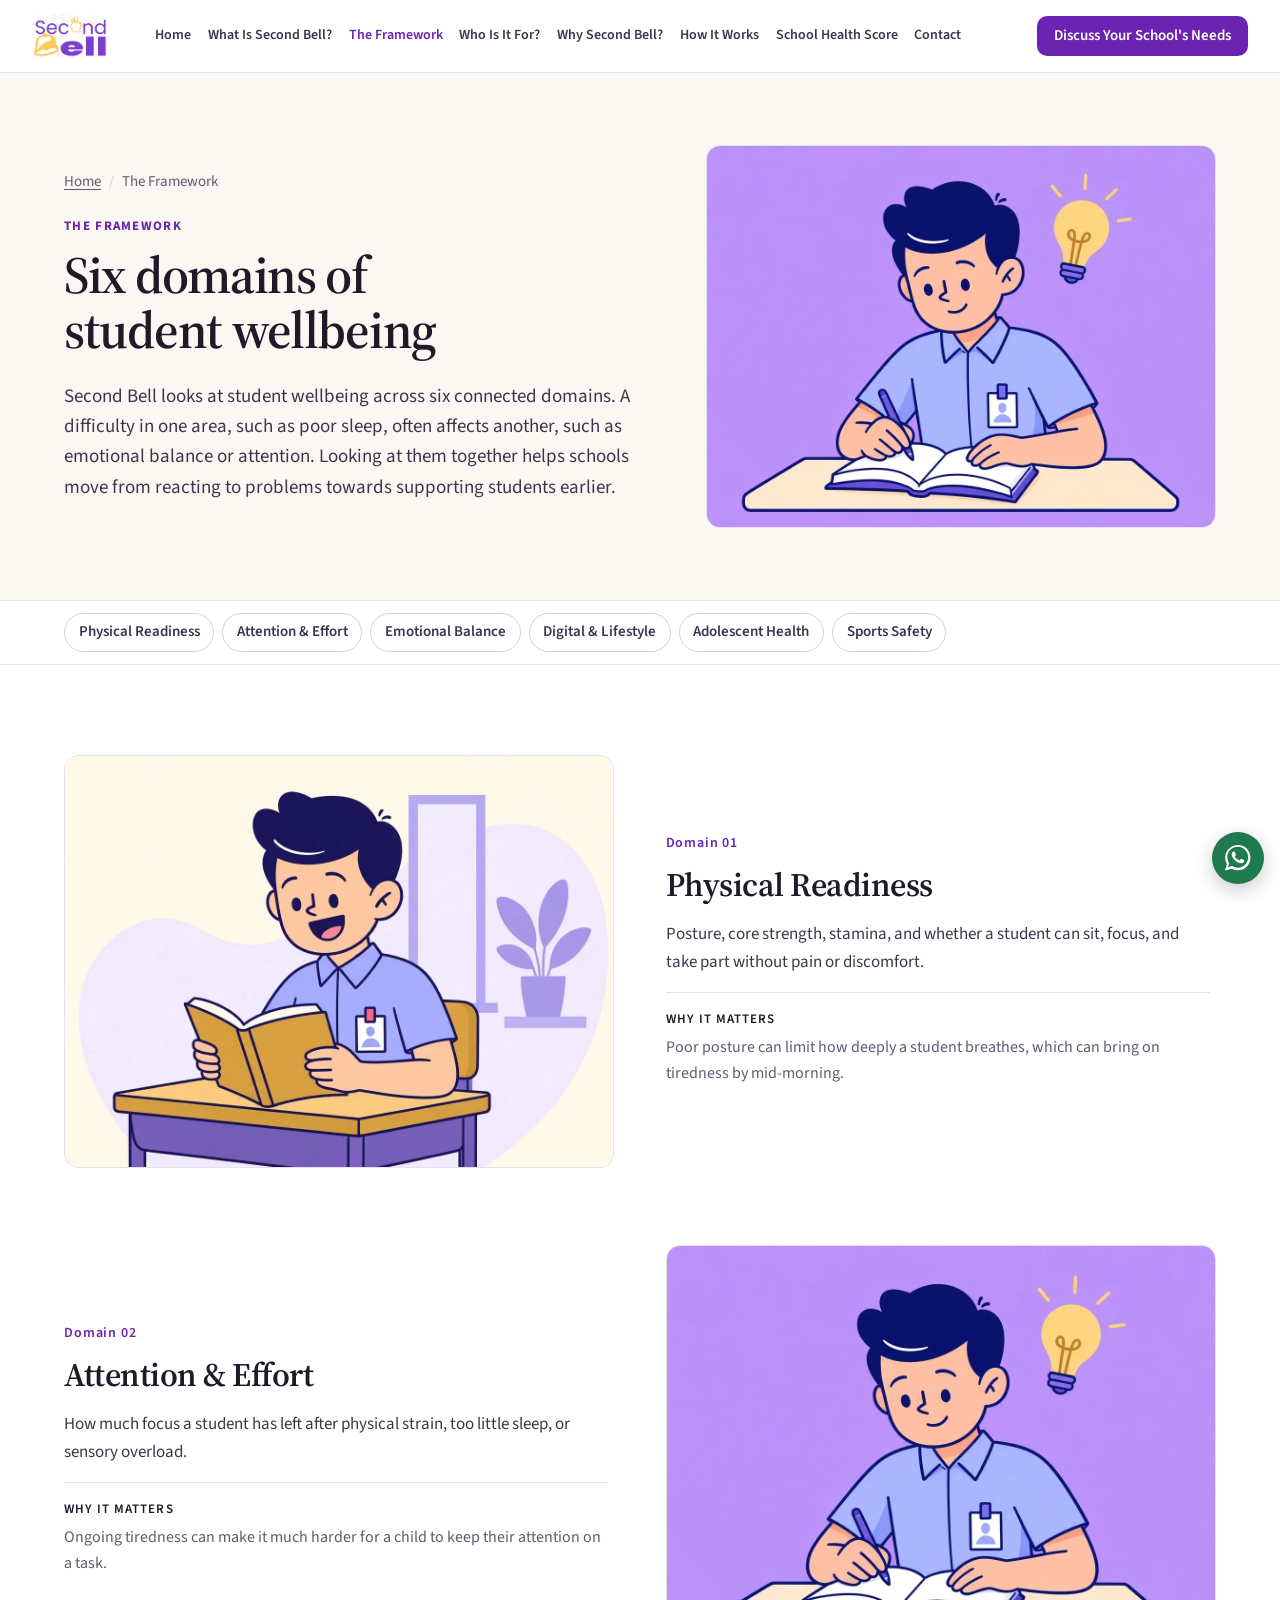
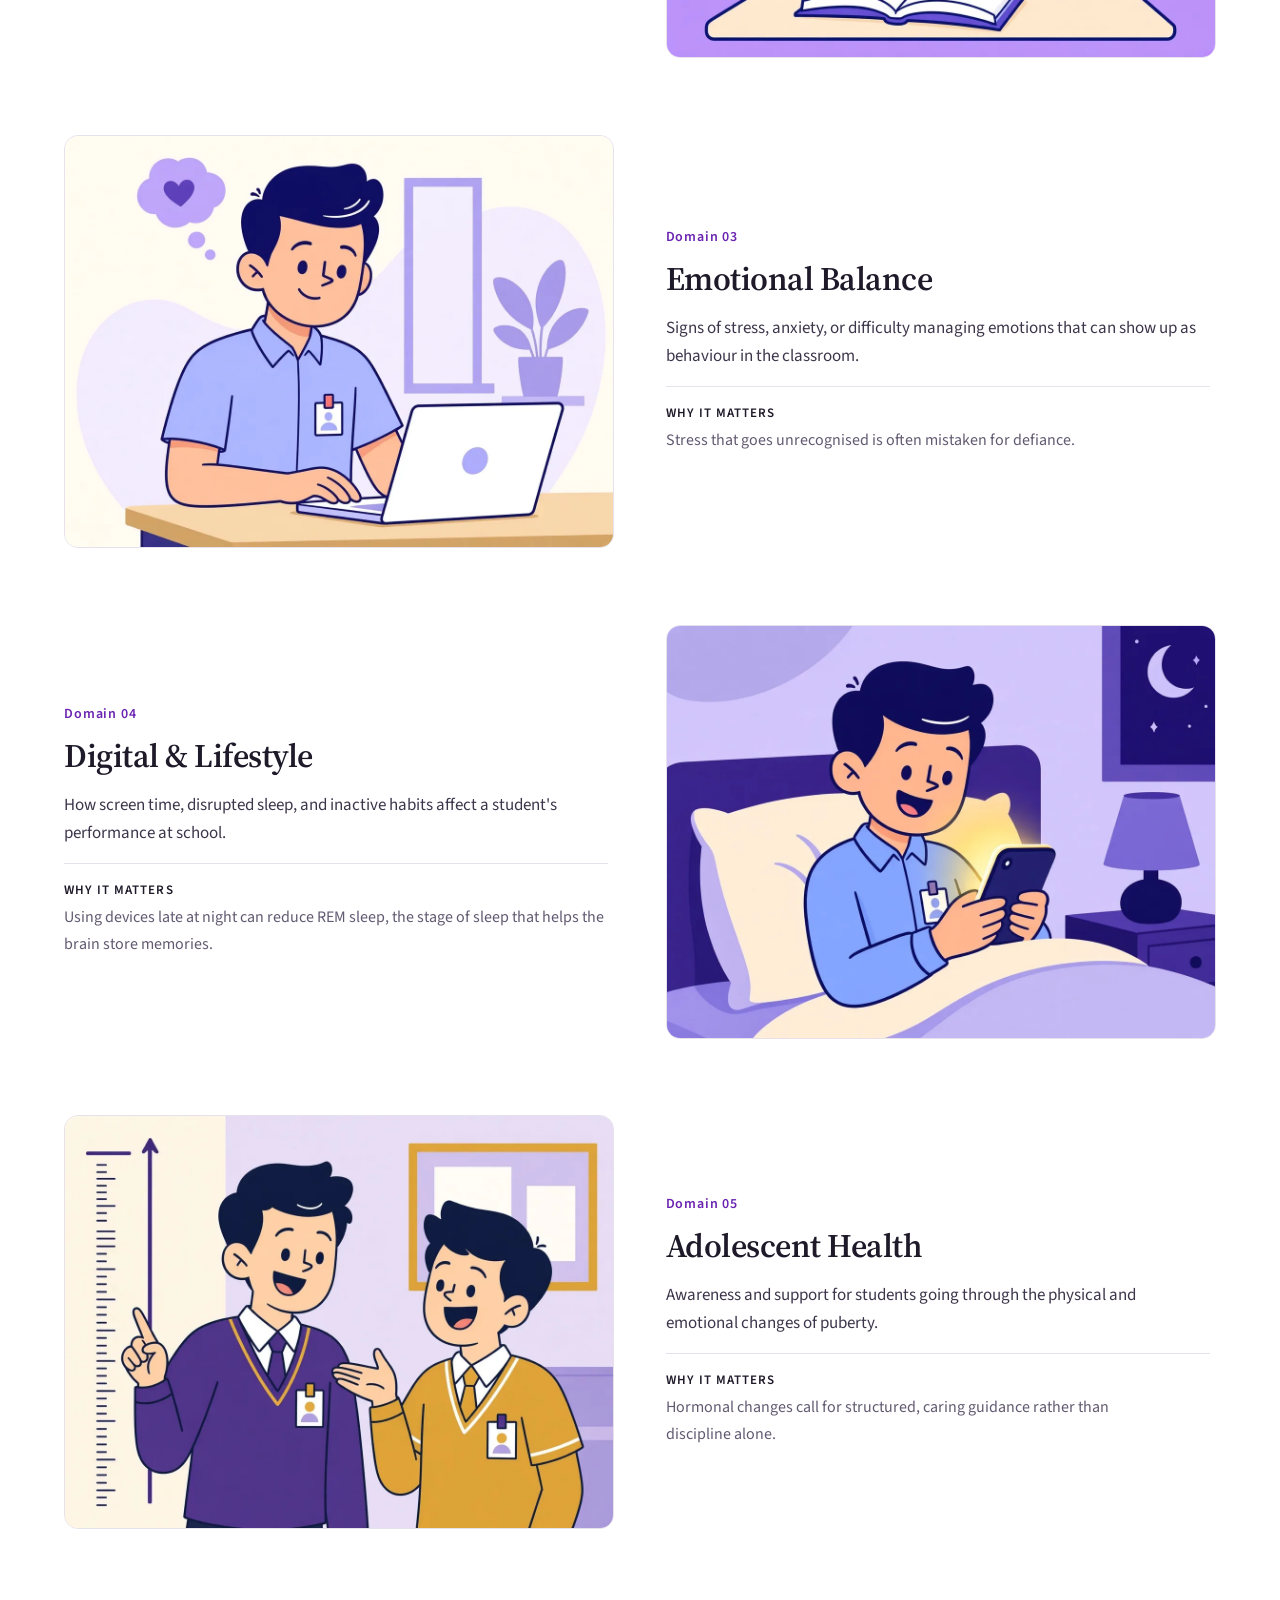
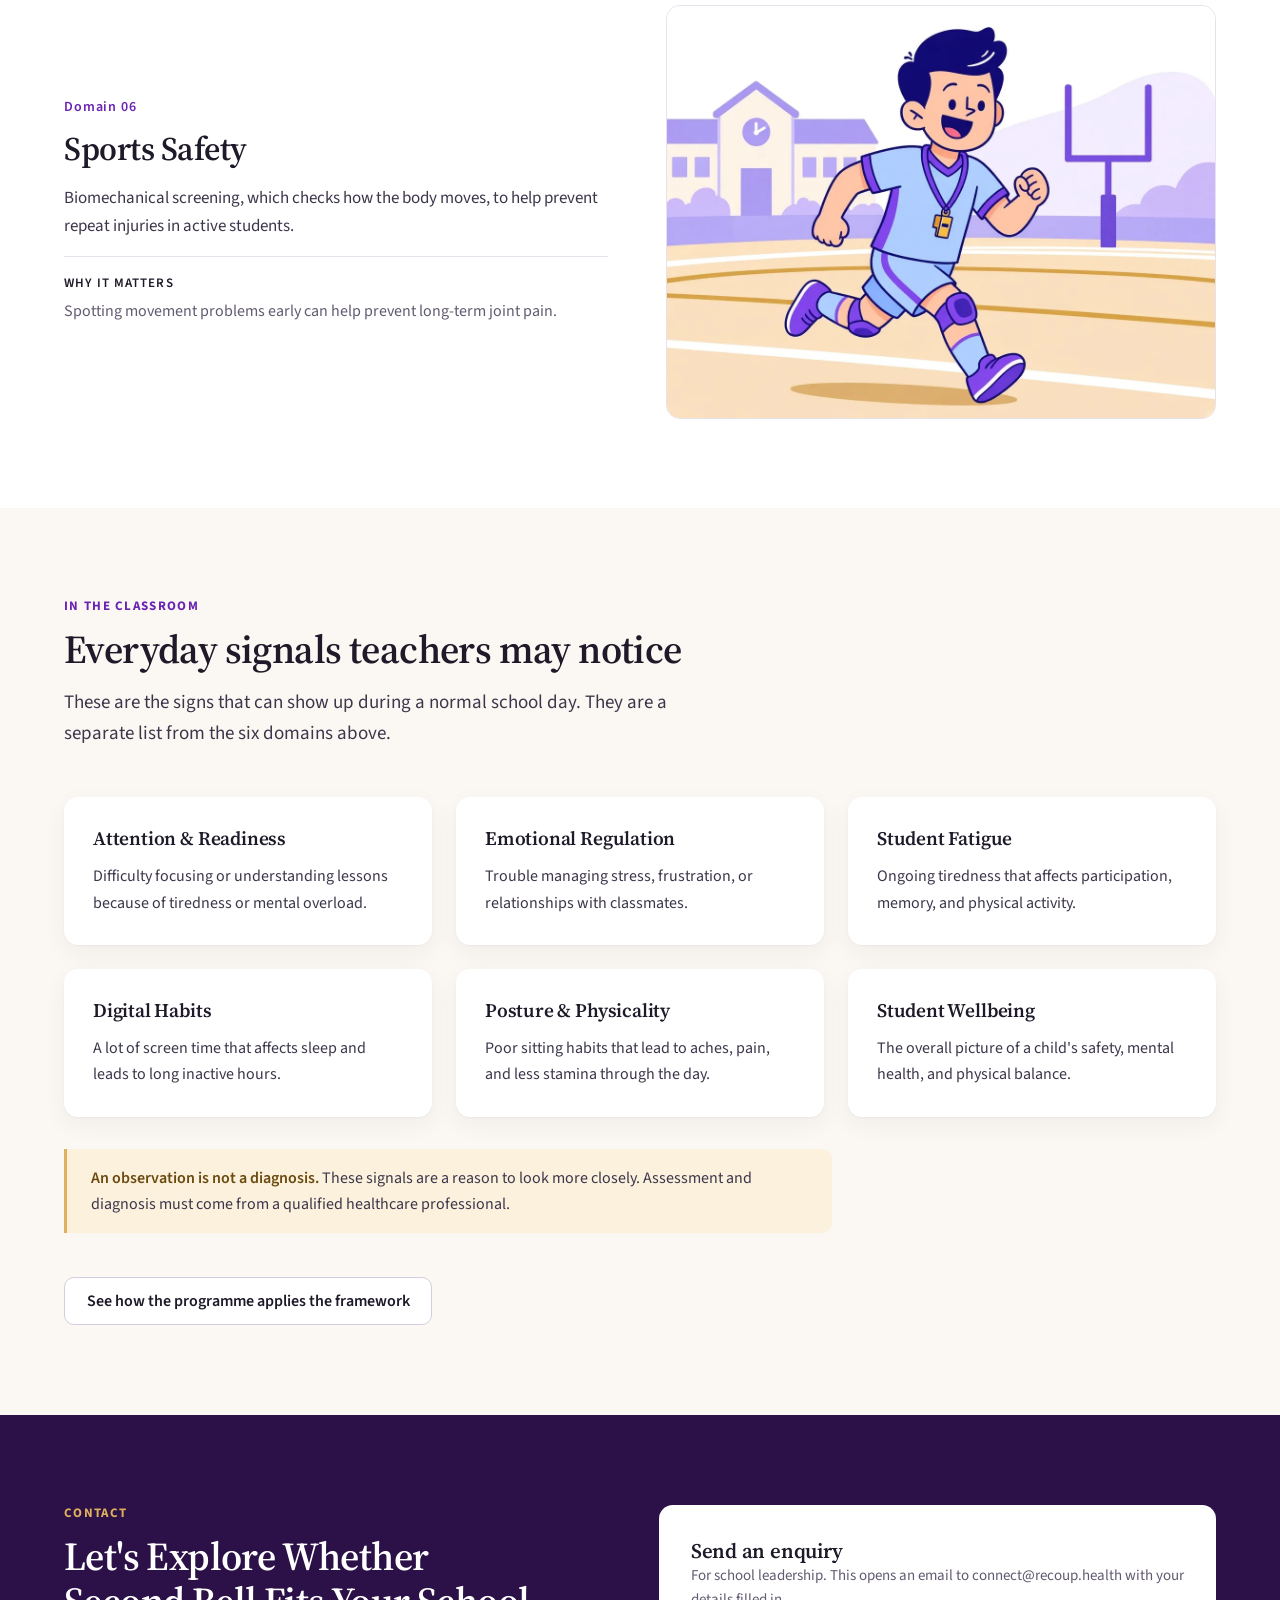
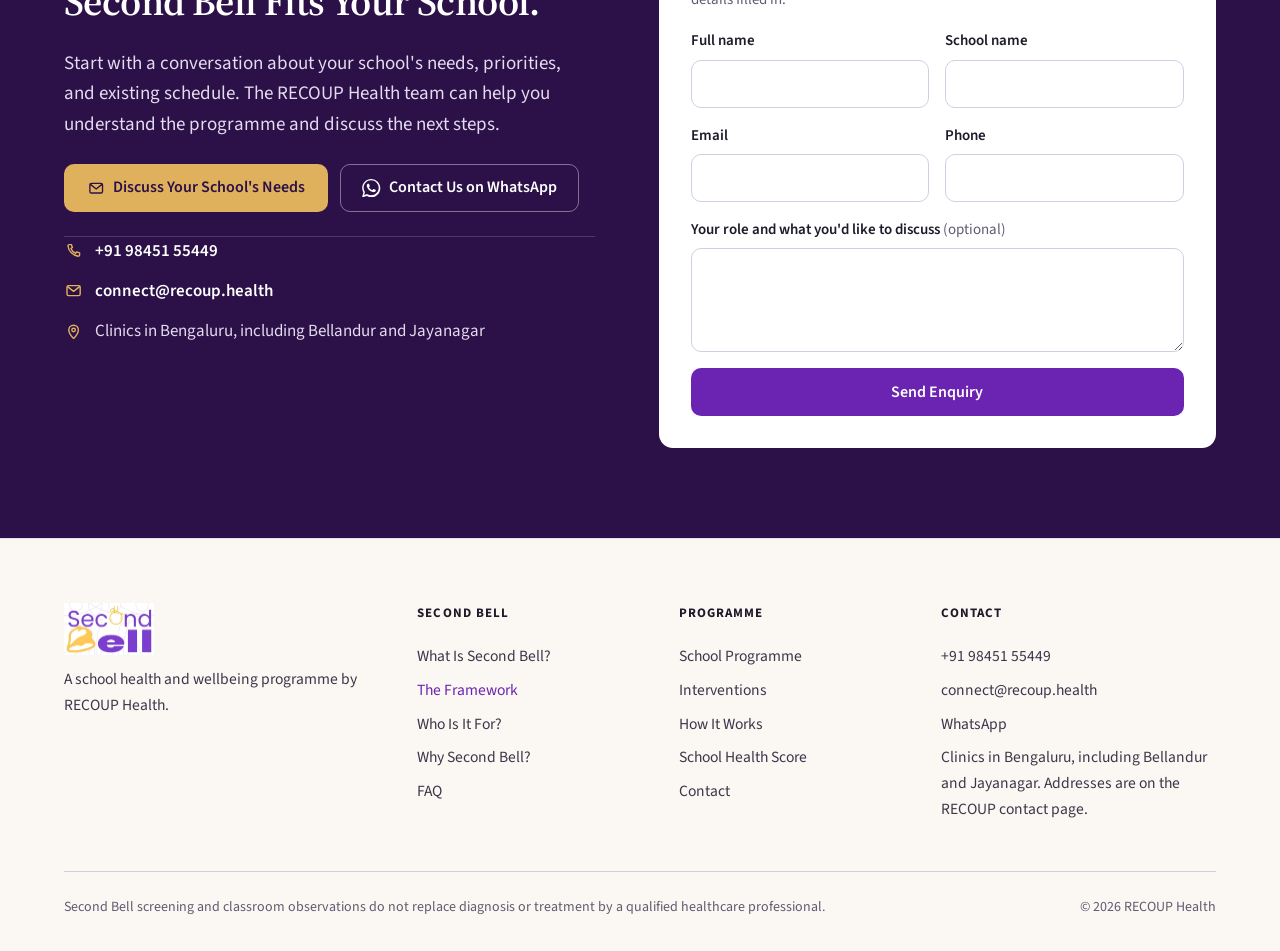
==== commit 767d826d: "Ship multi-page Second Bell with consistent RECOUP illustrations and SEO pages. Co-authored-by: Curs" ====
--- a/framework/index.html
+++ b/framework/index.html
@@ -1,67 +1,71 @@
 <!DOCTYPE html>
-<html lang="en">
+<html lang="en-GB">
 <head>
   <meta charset="utf-8">
   <meta name="viewport" content="width=device-width, initial-scale=1">
   <title>The Framework | Second Bell</title>
-  <meta name="description" content="Six clinical domains in Second Bell: physical readiness, attention and effort, emotional balance, digital and lifestyle, adolescent health, and sports safety.">
+  <meta name="description" content="The six domains of the Second Bell framework: physical readiness, attention and effort, emotional balance, digital and lifestyle, adolescent health, and sports safety.">
   <link rel="canonical" href="/second-bell/framework/">
   <meta property="og:title" content="The Framework | Second Bell">
-  <meta property="og:description" content="Six clinical domains schools can use to observe the health signals that shape learning.">
+  <meta property="og:description" content="The six domains of the Second Bell framework: physical readiness, attention and effort, emotional balance, digital and lifestyle, adolescent health, and sports safety.">
   <meta property="og:type" content="website">
   <meta property="og:url" content="/second-bell/framework/">
-  <meta property="og:image" content="/second-bell/assets/logo/second-bell-logo.jpg">
-  <meta property="og:image:alt" content="Second Bell">
-  <meta name="twitter:card" content="summary">
+  <meta property="og:image" content="/second-bell/assets/illustrations/domain-physical.webp">
+  <meta property="og:image:alt" content="A student sitting at a wooden school desk">
+  <meta name="twitter:card" content="summary_large_image">
   <meta name="twitter:title" content="The Framework | Second Bell">
-  <meta name="twitter:description" content="Six clinical domains of observation for school leadership.">
-  <meta name="twitter:image" content="/second-bell/assets/logo/second-bell-logo.jpg">
-  <meta name="theme-color" content="#f4eefb">
+  <meta name="twitter:description" content="The six domains of the Second Bell framework: physical readiness, attention and effort, emotional balance, digital and lifestyle, adolescent health, and sports safety.">
+  <meta name="twitter:image" content="/second-bell/assets/illustrations/domain-physical.webp">
+  <meta name="theme-color" content="#fbf8f3">
   <link rel="icon" href="../assets/icons/favicon.svg" type="image/svg+xml">
   <link rel="preconnect" href="https://fonts.googleapis.com">
   <link rel="preconnect" href="https://fonts.gstatic.com" crossorigin>
-  <link href="https://fonts.googleapis.com/css2?family=Nunito:wght@700;800&family=Source+Sans+3:ital,wght@0,400;0,600;0,700;1,400&display=swap" rel="stylesheet">
+  <link href="https://fonts.googleapis.com/css2?family=Source+Sans+3:wght@400;600;700&family=Source+Serif+4:opsz,wght@8..60,600&display=swap" rel="stylesheet">
   <link rel="stylesheet" href="../css/global.css">
-  <link rel="stylesheet" href="../css/animations.css">
-  <link rel="stylesheet" href="../css/responsive.css">
   <script>document.documentElement.classList.add("js")</script>
 </head>
 <body>
   <a class="skip" href="#content">Skip to content</a>
   <header class="site-header">
-    <div class="scroll-progress" aria-hidden="true"><span data-progress></span></div>
     <div class="wrap header-bar">
       <a class="brand" href="../">
-        <img class="brand-logo" src="../assets/logo/second-bell-logo.jpg" alt="Second Bell" width="1080" height="1080">
+        <img src="../assets/logo/second-bell-logo-wide.webp" alt="Second Bell, home" width="360" height="209">
         <span class="brand-fallback" hidden>Second Bell</span>
       </a>
       <nav class="nav-primary" aria-label="Primary">
-        <a href="../">Overview</a>
-        <a href="./" aria-current="page">Framework</a>
-        <a href="../program/">Program</a>
-        <a href="../interventions/">Interventions</a>
-        <a href="../how-it-works/">How it works</a>
-        <a href="../rshs-score/">RSHS</a>
+        <a href="../">Home</a>
+        <a href="../what-is-second-bell/">What Is Second Bell?</a>
+        <a href="../framework/" aria-current="page">The Framework</a>
+        <a href="../who-it-is-for/">Who Is It For?</a>
+        <a href="../why-second-bell/">Why Second Bell?</a>
+        <a href="../how-it-works/">How It Works</a>
+        <a href="../rshs-score/">School Health Score</a>
+        <a href="../contact/">Contact</a>
       </nav>
       <div class="header-tools">
-        <a class="btn btn-primary" href="../how-it-works/#talk">Enroll your school</a>
-        <button class="menu-btn" type="button" aria-expanded="false" aria-controls="menu">Menu</button>
+        <a class="btn btn-primary btn-sm" href="../contact/">Discuss Your School's Needs</a>
+        <button class="menu-btn" type="button" aria-expanded="false" aria-controls="menu"><svg viewBox="0 0 24 24" aria-hidden="true" focusable="false" fill="none" stroke="currentColor" stroke-width="1.75" stroke-linecap="round" stroke-linejoin="round"><path d="M4.5 7h15M4.5 12h15M4.5 17h15"/></svg>Menu</button>
       </div>
     </div>
   </header>
-  <div class="menu" id="menu" hidden role="dialog" aria-modal="true" aria-labelledby="menu-title">
-    <div class="menu-bar">
-      <p class="kicker" id="menu-title">Menu</p>
-      <button class="menu-close" type="button">Close</button>
+  <div class="menu" id="menu" hidden role="dialog" aria-modal="true" aria-label="Site menu">
+    <div class="wrap menu-bar">
+      <a class="brand" href="../"><img src="../assets/logo/second-bell-logo-wide.webp" alt="Second Bell, home" width="360" height="209"></a>
+      <button class="menu-close" type="button"><svg viewBox="0 0 24 24" aria-hidden="true" focusable="false" fill="none" stroke="currentColor" stroke-width="1.75" stroke-linecap="round" stroke-linejoin="round"><path d="M6.5 6.5l11 11M17.5 6.5l-11 11"/></svg>Close</button>
     </div>
-    <nav aria-label="Mobile">
-      <a href="../">Overview</a>
-      <a href="./" aria-current="page">Framework</a>
-      <a href="../program/">Program</a>
+    <nav class="wrap" aria-label="Mobile">
+      <a href="../">Home</a>
+      <a href="../what-is-second-bell/">What Is Second Bell?</a>
+      <a href="../framework/" aria-current="page">The Framework</a>
+      <a href="../who-it-is-for/">Who Is It For?</a>
+      <a href="../why-second-bell/">Why Second Bell?</a>
+      <a href="../program/">School Programme</a>
       <a href="../interventions/">Interventions</a>
-      <a href="../how-it-works/">How it works</a>
-      <a href="../rshs-score/">RSHS</a>
-      <a class="menu-cta" href="../how-it-works/#talk">Enroll your school</a>
+      <a href="../how-it-works/">How It Works</a>
+      <a href="../rshs-score/">School Health Score</a>
+      <a href="../faq/">FAQ</a>
+      <a href="../contact/">Contact</a>
+      <a class="btn btn-primary" href="../contact/">Discuss Your School's Needs</a>
     </nav>
   </div>
 
@@ -69,105 +73,144 @@
     <header class="page-hero">
       <div class="wrap page-hero-grid">
         <div>
-          <p class="kicker">Framework</p>
-          <h1>Six domains of observation</h1>
-          <p class="lede">Second Bell sorts student wellbeing into six clinical domains. A difficulty in one place, such as poor sleep, often travels into another, such as emotional dysregulation or a shorter attention span.</p>
-          <p class="note">These names are not the six school-day signals. Attention and readiness, emotional regulation, student fatigue, digital habits, posture and physicality, and student wellbeing stay a separate list.</p>
-        </div>
-        <img class="page-photo" src="../assets/images/posture-desk.jpg" alt="A student in a cream shirt and plum vest sits at a wooden school desk" width="1152" height="864">
+          <ol class="breadcrumb" aria-label="Breadcrumb"><li><a href="../">Home</a></li><li aria-current="page">The Framework</li></ol>
+          <p class="eyebrow">The framework</p>
+          <h1>Six domains of student wellbeing</h1>
+          <p class="lede">Second Bell looks at student wellbeing across six connected domains. A difficulty in one area, such as poor sleep, often affects another, such as emotional balance or attention. Looking at them together helps schools move from reacting to problems towards supporting students earlier.</p>
+          
+        </div>
+        <div class="page-hero-media"><img src="../assets/illustrations/domain-attention.webp" alt="Illustration of a student reading with focus beside a glowing lightbulb" width="800" height="600" fetchpriority="high"></div>
       </div>
     </header>
 
-    <nav class="jump" aria-label="Clinical domains">
-      <a href="#physical">Physical Readiness</a>
-      <a href="#attention">Attention &amp; Effort</a>
-      <a href="#emotion">Emotional Balance</a>
-      <a href="#digital">Digital &amp; Lifestyle</a>
-      <a href="#adolescent">Adolescent Health</a>
-      <a href="#sports">Sports Safety</a>
+    <nav class="jump" aria-label="Domains on this page">
+      <div class="wrap">
+        <ul>
+          <li><a href="#physical">Physical Readiness</a></li>
+          <li><a href="#attention">Attention &amp; Effort</a></li>
+          <li><a href="#emotion">Emotional Balance</a></li>
+          <li><a href="#digital">Digital &amp; Lifestyle</a></li>
+          <li><a href="#adolescent">Adolescent Health</a></li>
+          <li><a href="#sports">Sports Safety</a></li>
+        </ul>
+      </div>
     </nav>
 
-    <div class="wrap">
-      <article class="spread flip" id="physical">
-        <img class="pos-side" src="../assets/images/posture.jpg" alt="A student seated in profile at a desk, spine upright" width="1024" height="1024">
-        <div>
-          <span class="num">01</span>
-          <h2>Physical Readiness</h2>
-          <p>Posture, core stamina, and whether a student can sit and focus without pain.</p>
-          <p class="context">Poor posture can shallow breathing and bring fatigue forward by mid-morning.</p>
-        </div>
-      </article>
-      <article class="spread" id="attention">
-        <img src="../assets/images/attention.jpg" alt="A student focused on an open book in a bright classroom" width="1024" height="1024">
-        <div>
-          <span class="num">02</span>
-          <h2>Attention &amp; Effort</h2>
-          <p>Cognitive bandwidth after strain, sleep debt, and sensory overload.</p>
-          <p class="context">Chronic fatigue hurts sustained attention.</p>
-        </div>
-      </article>
-      <article class="spread flip" id="emotion">
-        <img class="pos-face" src="../assets/images/emotion.jpg" alt="A close portrait of a student with a thoughtful expression" width="1024" height="1024">
-        <div>
-          <span class="num">03</span>
-          <h2>Emotional Balance</h2>
-          <p>Stress and dysregulation that look like behavior.</p>
-          <p class="context">Unrecognized stress is often read as defiance.</p>
-        </div>
-      </article>
-      <article class="spread" id="digital">
-        <img src="../assets/images/night-screen.jpg" alt="A student sitting on a bed at night, looking at a phone" width="1152" height="864">
-        <div>
-          <span class="num">04</span>
-          <h2>Digital &amp; Lifestyle</h2>
-          <p>Screens, broken sleep, and sedentary hours, and what they do to academic performance.</p>
-          <p class="context">Late-night device use can cut REM sleep and memory consolidation.</p>
-        </div>
-      </article>
-      <article class="spread flip" id="adolescent">
-        <img class="pos-face" src="../assets/images/student-portrait.jpg" alt="A young student in a plum vest, face fully visible" width="1024" height="1024">
-        <div>
-          <span class="num">05</span>
-          <h2>Adolescent Health</h2>
-          <p>Puberty. Hormonal change needs structured, empathetic guidance, not discipline alone.</p>
-        </div>
-      </article>
-      <article class="spread" id="sports">
-        <img src="../assets/images/sports-field.jpg" alt="Students stretching and jogging on a school sports field" width="1280" height="720">
-        <div>
-          <span class="num">06</span>
-          <h2>Sports Safety</h2>
-          <p>Biomechanical screening to reduce repeat injury.</p>
-          <p class="context">Early faults can prevent later chronic joint pain.</p>
-        </div>
-      </article>
-      <p class="next-step"><a href="../program/">See the school program</a></p>
-    </div>
-
-    <section class="section band-lavender" id="talk" aria-labelledby="talk-title">
+    <section class="section" aria-label="The six domains">
+      <div class="wrap features">
+        <article class="feature" id="physical">
+          <div class="feature-media"><img src="../assets/illustrations/domain-physical.webp" alt="Illustration of a student sitting upright at her desk beside a posture guide line" width="800" height="600" loading="lazy" decoding="async"></div>
+          <div class="feature-body">
+            <span class="card-num">Domain 01</span>
+            <h2>Physical Readiness</h2>
+            <p>Posture, core strength, stamina, and whether a student can sit, focus, and take part without pain or discomfort.</p>
+            <p class="feature-why"><strong>Why it matters</strong>Poor posture can limit how deeply a student breathes, which can bring on tiredness by mid-morning.</p>
+          </div>
+        </article>
+        <article class="feature" id="attention">
+          <div class="feature-media"><img src="../assets/illustrations/domain-attention.webp" alt="Illustration of a student reading with focus, a lightbulb glowing beside him" width="800" height="600" loading="lazy" decoding="async"></div>
+          <div class="feature-body">
+            <span class="card-num">Domain 02</span>
+            <h2>Attention &amp; Effort</h2>
+            <p>How much focus a student has left after physical strain, too little sleep, or sensory overload.</p>
+            <p class="feature-why"><strong>Why it matters</strong>Ongoing tiredness can make it much harder for a child to keep their attention on a task.</p>
+          </div>
+        </article>
+        <article class="feature" id="emotion">
+          <div class="feature-media"><img src="../assets/illustrations/domain-emotion.webp" alt="Illustration of a calm student with a thought bubble showing a heart" width="800" height="600" loading="lazy" decoding="async"></div>
+          <div class="feature-body">
+            <span class="card-num">Domain 03</span>
+            <h2>Emotional Balance</h2>
+            <p>Signs of stress, anxiety, or difficulty managing emotions that can show up as behaviour in the classroom.</p>
+            <p class="feature-why"><strong>Why it matters</strong>Stress that goes unrecognised is often mistaken for defiance.</p>
+          </div>
+        </article>
+        <article class="feature" id="digital">
+          <div class="feature-media"><img src="../assets/illustrations/domain-digital.webp" alt="Illustration of a student in bed at night looking at a phone" width="800" height="600" loading="lazy" decoding="async"></div>
+          <div class="feature-body">
+            <span class="card-num">Domain 04</span>
+            <h2>Digital &amp; Lifestyle</h2>
+            <p>How screen time, disrupted sleep, and inactive habits affect a student's performance at school.</p>
+            <p class="feature-why"><strong>Why it matters</strong>Using devices late at night can reduce REM sleep, the stage of sleep that helps the brain store memories.</p>
+          </div>
+        </article>
+        <article class="feature" id="adolescent">
+          <div class="feature-media"><img src="../assets/illustrations/domain-adolescent.webp" alt="Illustration of two older students chatting beside a growth chart" width="800" height="600" loading="lazy" decoding="async"></div>
+          <div class="feature-body">
+            <span class="card-num">Domain 05</span>
+            <h2>Adolescent Health</h2>
+            <p>Awareness and support for students going through the physical and emotional changes of puberty.</p>
+            <p class="feature-why"><strong>Why it matters</strong>Hormonal changes call for structured, caring guidance rather than discipline alone.</p>
+          </div>
+        </article>
+        <article class="feature" id="sports">
+          <div class="feature-media"><img src="../assets/illustrations/domain-sports.webp" alt="Illustration of a student running across a school sports field" width="800" height="600" loading="lazy" decoding="async"></div>
+          <div class="feature-body">
+            <span class="card-num">Domain 06</span>
+            <h2>Sports Safety</h2>
+            <p>Biomechanical screening, which checks how the body moves, to help prevent repeat injuries in active students.</p>
+            <p class="feature-why"><strong>Why it matters</strong>Spotting movement problems early can help prevent long-term joint pain.</p>
+          </div>
+        </article>
+      </div>
+    </section>
+
+    <section class="section section--warm" id="signals" aria-labelledby="signals-title">
+      <div class="wrap">
+        <div class="section-head">
+          <p class="eyebrow">In the classroom</p>
+          <h2 id="signals-title">Everyday signals teachers may notice</h2>
+          <p class="lede">These are the signs that can show up during a normal school day. They are a separate list from the six domains above.</p>
+        </div>
+        <ul class="grid grid-3">
+          <li class="card"><h3>Attention &amp; Readiness</h3><p>Difficulty focusing or understanding lessons because of tiredness or mental overload.</p></li>
+          <li class="card"><h3>Emotional Regulation</h3><p>Trouble managing stress, frustration, or relationships with classmates.</p></li>
+          <li class="card"><h3>Student Fatigue</h3><p>Ongoing tiredness that affects participation, memory, and physical activity.</p></li>
+          <li class="card"><h3>Digital Habits</h3><p>A lot of screen time that affects sleep and leads to long inactive hours.</p></li>
+          <li class="card"><h3>Posture &amp; Physicality</h3><p>Poor sitting habits that lead to aches, pain, and less stamina through the day.</p></li>
+          <li class="card"><h3>Student Wellbeing</h3><p>The overall picture of a child's safety, mental health, and physical balance.</p></li>
+        </ul>
+        <p class="note" style="margin-top:2rem"><span><strong>An observation is not a diagnosis.</strong> These signals are a reason to look more closely. Assessment and diagnosis must come from a qualified healthcare professional.</span></p>
+        <div class="section-foot">
+          <a class="btn btn-secondary" href="../program/">See how the programme applies the framework</a>
+        </div>
+      </div>
+    </section>
+
+    <section class="section contact" id="contact" aria-labelledby="contact-title">
+      <span id="talk"></span>
       <div class="wrap contact-grid">
         <div class="contact-copy">
-          <p class="kicker">Enroll your school</p>
-          <h2 id="talk-title">Start with whether it fits</h2>
-          <p class="promise">Enrollment starts with culture fit. Second Bell is meant to sit with your routines: no disruption to academics, minimal administrative burden, and the school keeps control.</p>
+          <div>
+            <p class="eyebrow">Contact</p>
+            <h2 id="contact-title">Let's Explore Whether Second Bell Fits Your School.</h2>
+          </div>
+          <p class="lede">Start with a conversation about your school's needs, priorities, and existing schedule. The RECOUP Health team can help you understand the programme and discuss the next steps.</p>
+          <div class="actions">
+            <a class="btn btn-primary" href="mailto:connect@recoup.health?subject=Discussing%20Second%20Bell%20for%20our%20school"><svg viewBox="0 0 24 24" aria-hidden="true" focusable="false" fill="none" stroke="currentColor" stroke-width="1.75" stroke-linecap="round" stroke-linejoin="round"><rect x="3.75" y="5.75" width="16.5" height="12.5" rx="2"/><path d="M4.5 7l7.5 6 7.5-6"/></svg>Discuss Your School's Needs</a>
+            <a class="btn btn-secondary" href="https://wa.me/919845155449?text=Hello%2C%20I%20lead%20a%20school%20and%20would%20like%20to%20discuss%20enrolling%20in%20Second%20Bell." target="_blank" rel="noopener noreferrer"><svg viewBox="0 0 24 24" aria-hidden="true" focusable="false"><path fill="currentColor" d="M20.52 3.48A11.8 11.8 0 0 0 12.04 0C5.5 0 .2 5.3.2 11.84c0 2.09.55 4.13 1.59 5.93L0 24l6.4-1.67a11.8 11.8 0 0 0 5.64 1.43h.01c6.54 0 11.84-5.3 11.84-11.84 0-3.16-1.23-6.13-3.37-8.44zM12.05 21.3h-.01a9.8 9.8 0 0 1-5-1.37l-.36-.21-3.8 1 .99-3.7-.23-.38a9.78 9.78 0 0 1-1.5-5.2c0-5.4 4.4-9.8 9.82-9.8 2.62 0 5.08 1.02 6.93 2.88a9.74 9.74 0 0 1 2.87 6.93c0 5.41-4.4 9.81-9.81 9.81zm5.38-7.34c-.29-.15-1.74-.86-2.01-.96-.27-.1-.47-.15-.66.15-.2.29-.76.95-.93 1.15-.17.2-.34.22-.63.07-.29-.14-1.22-.45-2.32-1.43-.86-.76-1.44-1.7-1.61-1.99-.17-.29-.02-.45.13-.59.13-.13.29-.34.44-.51.15-.17.2-.29.29-.49.1-.2.05-.37-.02-.51-.08-.15-.66-1.6-.91-2.19-.24-.57-.48-.5-.66-.5h-.56c-.2 0-.51.07-.78.37-.27.29-1.02 1-1.02 2.43 0 1.43 1.04 2.81 1.19 3 .15.2 2.05 3.13 4.97 4.39.69.3 1.24.48 1.66.61.7.22 1.33.19 1.83.12.56-.08 1.74-.71 1.98-1.4.25-.68.25-1.27.17-1.4-.07-.12-.27-.2-.56-.34z"/></svg>Contact Us on WhatsApp</a>
+          </div>
           <ul class="contact-list">
-            <li><a href="tel:+919845155449">+91 98451 55449</a></li>
-            <li><a href="mailto:connect@recoup.health">connect@recoup.health</a></li>
-            <li><a href="https://wa.me/919845155449?text=Hello%2C%20I%20lead%20a%20school%20and%20would%20like%20to%20discuss%20enrolling%20in%20Second%20Bell." rel="noopener noreferrer">WhatsApp</a></li>
+            <li><svg viewBox="0 0 24 24" aria-hidden="true" focusable="false" fill="none" stroke="currentColor" stroke-width="1.75" stroke-linecap="round" stroke-linejoin="round"><path d="M6.6 4.5h2.6l1.3 3.6-1.8 1.2a10 10 0 0 0 6 6l1.2-1.8 3.6 1.3v2.6a1.6 1.6 0 0 1-1.7 1.6A14.5 14.5 0 0 1 5 6.2a1.6 1.6 0 0 1 1.6-1.7z"/></svg><a href="tel:+919845155449">+91 98451 55449</a></li>
+            <li><svg viewBox="0 0 24 24" aria-hidden="true" focusable="false" fill="none" stroke="currentColor" stroke-width="1.75" stroke-linecap="round" stroke-linejoin="round"><rect x="3.75" y="5.75" width="16.5" height="12.5" rx="2"/><path d="M4.5 7l7.5 6 7.5-6"/></svg><a href="mailto:connect@recoup.health">connect@recoup.health</a></li>
+            <li><svg viewBox="0 0 24 24" aria-hidden="true" focusable="false" fill="none" stroke="currentColor" stroke-width="1.75" stroke-linecap="round" stroke-linejoin="round"><path d="M12 20.5s-6-5.6-6-10.5a6 6 0 0 1 12 0c0 4.9-6 10.5-6 10.5z"/><circle cx="12" cy="10" r="2.2"/></svg><span>Clinics in Bengaluru, including Bellandur and Jayanagar</span></li>
           </ul>
         </div>
-        <form class="form" data-form novalidate>
-          <p class="form-note">All fields are required. This opens an email to connect@recoup.health.</p>
+        <form class="form" data-form novalidate aria-labelledby="form-title">
+          <div>
+            <h3 id="form-title">Send an enquiry</h3>
+            <p class="form-note">For school leadership. This opens an email to connect@recoup.health with your details filled in.</p>
+          </div>
           <div class="form-split">
             <label class="field"><span>Full name</span><input name="name" autocomplete="name" required aria-describedby="err-name"><small class="err" id="err-name"></small></label>
-            <label class="field"><span>Organisation / school</span><input name="school" autocomplete="organization" required aria-describedby="err-school"><small class="err" id="err-school"></small></label>
+            <label class="field"><span>School name</span><input name="school" autocomplete="organization" required aria-describedby="err-school"><small class="err" id="err-school"></small></label>
           </div>
           <div class="form-split">
             <label class="field"><span>Email</span><input name="email" type="email" autocomplete="email" required aria-describedby="err-email"><small class="err" id="err-email"></small></label>
             <label class="field"><span>Phone</span><input name="phone" type="tel" autocomplete="tel" inputmode="tel" required aria-describedby="err-phone"><small class="err" id="err-phone"></small></label>
           </div>
-          <label class="field"><span>About your school</span><textarea name="message" required aria-describedby="err-message"></textarea><small class="err" id="err-message"></small></label>
-          <button class="btn btn-primary" type="submit">Enroll your school</button>
+          <label class="field"><span>Your role and what you'd like to discuss <em>(optional)</em></span><textarea name="message" rows="3"></textarea></label>
+          <button class="btn btn-primary" type="submit">Send Enquiry</button>
           <p class="form-status" data-status role="status"></p>
         </form>
       </div>
@@ -175,37 +218,43 @@
   </main>
 
   <footer class="site-footer">
-    <div class="wrap footer-grid">
-      <div class="footer-brand">
-        <a class="brand" href="../"><img class="brand-logo" src="../assets/logo/second-bell-logo.jpg" alt="Second Bell" width="1080" height="1080"></a>
-        <p>A program by RECOUP Health.</p>
-      </div>
-      <nav class="footer-nav" aria-label="Footer">
-        <p class="footer-label">Explore</p>
-        <a href="../">Overview</a>
-        <a href="./" aria-current="page">Framework</a>
-        <a href="../program/">Program</a>
-        <a href="../interventions/">Interventions</a>
-        <a href="../how-it-works/">How it works</a>
-        <a href="../rshs-score/">RSHS</a>
-      </nav>
-      <div class="footer-contact">
-        <p class="footer-label">Contact</p>
-        <p><a href="tel:+919845155449">+91 98451 55449</a></p>
-        <p><a href="mailto:connect@recoup.health">connect@recoup.health</a></p>
-        <p><a href="https://wa.me/919845155449?text=Hello%2C%20I%20lead%20a%20school%20and%20would%20like%20to%20discuss%20enrolling%20in%20Second%20Bell." rel="noopener noreferrer">WhatsApp</a></p>
-        <p>Clinics in Bengaluru, including Bellandur and Jayanagar. Street addresses are on the <a href="https://www.recoup.health/contact">RECOUP contact page</a>.</p>
+    <div class="wrap">
+      <div class="footer-grid">
+        <div class="footer-brand">
+          <a class="brand" href="../"><img src="../assets/logo/second-bell-logo-wide.webp" alt="Second Bell, home" width="360" height="209" loading="lazy"></a>
+          <p>A school health and wellbeing programme by RECOUP Health.</p>
+        </div>
+        <nav class="footer-col" aria-label="About Second Bell">
+          <p class="footer-label">Second Bell</p>
+          <a href="../what-is-second-bell/">What Is Second Bell?</a>
+          <a href="../framework/" aria-current="page">The Framework</a>
+          <a href="../who-it-is-for/">Who Is It For?</a>
+          <a href="../why-second-bell/">Why Second Bell?</a>
+          <a href="../faq/">FAQ</a>
+        </nav>
+        <nav class="footer-col" aria-label="Programme">
+          <p class="footer-label">Programme</p>
+          <a href="../program/">School Programme</a>
+          <a href="../interventions/">Interventions</a>
+          <a href="../how-it-works/">How It Works</a>
+          <a href="../rshs-score/">School Health Score</a>
+          <a href="../contact/">Contact</a>
+        </nav>
+        <div class="footer-col">
+          <p class="footer-label">Contact</p>
+          <a href="tel:+919845155449">+91 98451 55449</a>
+          <a href="mailto:connect@recoup.health">connect@recoup.health</a>
+          <a href="https://wa.me/919845155449?text=Hello%2C%20I%20lead%20a%20school%20and%20would%20like%20to%20discuss%20enrolling%20in%20Second%20Bell." target="_blank" rel="noopener noreferrer">WhatsApp</a>
+          <p>Clinics in Bengaluru, including Bellandur and Jayanagar. Addresses are on the <a href="https://www.recoup.health/contact">RECOUP contact page</a>.</p>
+        </div>
+      </div>
+      <div class="footer-base">
+        <p>Second Bell screening and classroom observations do not replace diagnosis or treatment by a qualified healthcare professional.</p>
+        <p>© <span data-year>2026</span> RECOUP Health</p>
       </div>
     </div>
-    <div class="wrap"><p class="copy">© <span data-year>2026</span> RECOUP Health.</p></div>
   </footer>
-  <a class="dock" href="../how-it-works/#talk">Enroll your school</a>
-  <a class="whatsapp" href="https://wa.me/919845155449?text=Hello%2C%20I%20lead%20a%20school%20and%20would%20like%20to%20discuss%20enrolling%20in%20Second%20Bell." rel="noopener noreferrer">
-    <svg viewBox="0 0 24 24" aria-hidden="true" focusable="false">
-      <path fill="currentColor" d="M20.52 3.48A11.8 11.8 0 0 0 12.04 0C5.5 0 .2 5.3.2 11.84c0 2.09.55 4.13 1.59 5.93L0 24l6.4-1.67a11.8 11.8 0 0 0 5.64 1.43h.01c6.54 0 11.84-5.3 11.84-11.84 0-3.16-1.23-6.13-3.37-8.44zM12.05 21.3h-.01a9.8 9.8 0 0 1-5-1.37l-.36-.21-3.8 1 .99-3.7-.23-.38a9.78 9.78 0 0 1-1.5-5.2c0-5.4 4.4-9.8 9.82-9.8 2.62 0 5.08 1.02 6.93 2.88a9.74 9.74 0 0 1 2.87 6.93c0 5.41-4.4 9.81-9.81 9.81zm5.38-7.34c-.29-.15-1.74-.86-2.01-.96-.27-.1-.47-.15-.66.15-.2.29-.76.95-.93 1.15-.17.2-.34.22-.63.07-.29-.14-1.22-.45-2.32-1.43-.86-.76-1.44-1.7-1.61-1.99-.17-.29-.02-.45.13-.59.13-.13.29-.34.44-.51.15-.17.2-.29.29-.49.1-.2.05-.37-.02-.51-.08-.15-.66-1.6-.91-2.19-.24-.57-.48-.5-.66-.5h-.56c-.2 0-.51.07-.78.37-.27.29-1.02 1-1.02 2.43 0 1.43 1.04 2.81 1.19 3 .15.2 2.05 3.13 4.97 4.39.69.3 1.24.48 1.66.61.7.22 1.33.19 1.83.12.56-.08 1.74-.71 1.98-1.4.25-.68.25-1.27.17-1.4-.07-.12-.27-.2-.56-.34z"/>
-    </svg>
-    <span class="whatsapp-label">WhatsApp</span>
-  </a>
+  <a class="whatsapp" href="https://wa.me/919845155449?text=Hello%2C%20I%20lead%20a%20school%20and%20would%20like%20to%20discuss%20enrolling%20in%20Second%20Bell." target="_blank" rel="noopener noreferrer" aria-label="Contact RECOUP Health on WhatsApp"><svg viewBox="0 0 24 24" aria-hidden="true" focusable="false"><path fill="currentColor" d="M20.52 3.48A11.8 11.8 0 0 0 12.04 0C5.5 0 .2 5.3.2 11.84c0 2.09.55 4.13 1.59 5.93L0 24l6.4-1.67a11.8 11.8 0 0 0 5.64 1.43h.01c6.54 0 11.84-5.3 11.84-11.84 0-3.16-1.23-6.13-3.37-8.44zM12.05 21.3h-.01a9.8 9.8 0 0 1-5-1.37l-.36-.21-3.8 1 .99-3.7-.23-.38a9.78 9.78 0 0 1-1.5-5.2c0-5.4 4.4-9.8 9.82-9.8 2.62 0 5.08 1.02 6.93 2.88a9.74 9.74 0 0 1 2.87 6.93c0 5.41-4.4 9.81-9.81 9.81zm5.38-7.34c-.29-.15-1.74-.86-2.01-.96-.27-.1-.47-.15-.66.15-.2.29-.76.95-.93 1.15-.17.2-.34.22-.63.07-.29-.14-1.22-.45-2.32-1.43-.86-.76-1.44-1.7-1.61-1.99-.17-.29-.02-.45.13-.59.13-.13.29-.34.44-.51.15-.17.2-.29.29-.49.1-.2.05-.37-.02-.51-.08-.15-.66-1.6-.91-2.19-.24-.57-.48-.5-.66-.5h-.56c-.2 0-.51.07-.78.37-.27.29-1.02 1-1.02 2.43 0 1.43 1.04 2.81 1.19 3 .15.2 2.05 3.13 4.97 4.39.69.3 1.24.48 1.66.61.7.22 1.33.19 1.83.12.56-.08 1.74-.71 1.98-1.4.25-.68.25-1.27.17-1.4-.07-.12-.27-.2-.56-.34z"/></svg></a>
   <script src="../js/main.js" defer></script>
 </body>
 </html>
--- a/css/global.css
+++ b/css/global.css
@@ -1,46 +1,75 @@
+/* Second Bell — design system
+   Tokens, base, components, page sections. Mobile first; breakpoints at 640, 900, 1280 (full navigation). */
+
 :root {
-  --ivory: #fff8f1;
+  /* Colour */
   --white: #ffffff;
-  --lavender: #f4eefb;
-  --lavender-deep: #e7d8f6;
-  --cream: #fbf6ec;
-  --ink: #241c2e;
-  --ink-soft: #3c334c;
-  --muted: #5c5368;
-  --line: #eadfce;
-  --purple: #862cd6;
-  --purple-deep: #5b1e91;
+  --warm: #fbf8f3;
+  --tint: #f6f1fb;
+  --tint-strong: #ece2f7;
+  --ink: #1f1a29;
+  --ink-2: #3d364b;
+  --muted: #625a71;
+  --line: #e7e1ec;
+  --line-strong: #d6cce0;
+  --brand: #6b24b2;
+  --brand-deep: #4a1a7f;
+  --brand-ink: #2b1147;
   --gold: #e0b15c;
-  --gold-2: #e2b34c;
-  --gold-ink: #3f2c10;
-  --danger: #8a2e3b;
-  --shadow: 0 14px 34px rgba(91, 30, 145, 0.08);
-  --radius: 1.35rem;
-  --sans: "Source Sans 3", system-ui, sans-serif;
-  --display: Nunito, system-ui, sans-serif;
+  --gold-tint: #fbf1dc;
+  --gold-ink: #6b4a10;
+  --danger: #9b2c3c;
+
+  /* Type */
+  --serif: "Source Serif 4", Georgia, "Times New Roman", serif;
+  --sans: "Source Sans 3", system-ui, -apple-system, "Segoe UI", sans-serif;
+
+  /* Space */
+  --s-1: 0.25rem;
+  --s-2: 0.5rem;
+  --s-3: 0.75rem;
+  --s-4: 1rem;
+  --s-5: 1.5rem;
+  --s-6: 2rem;
+  --s-7: 3rem;
+  --s-8: 4rem;
+  --section-y: clamp(4rem, 7vw, 6.5rem);
+
+  /* Shape */
+  --radius: 14px;
+  --radius-sm: 10px;
+  --shadow: 0 1px 2px rgba(31, 26, 41, 0.04), 0 8px 24px rgba(31, 26, 41, 0.05);
+
+  /* Layout */
   --wrap: 72rem;
-  --header-h: 5.6rem;
+  --gutter: clamp(1rem, 4vw, 2rem);
+  --measure: 40rem;
+  --header-h: 4.5rem;
   color-scheme: light;
 }
+
+/* ---------- Base ---------- */
 
 *,
 *::before,
 *::after { box-sizing: border-box; }
 
-html { scroll-behavior: smooth; }
-
-section,
-.page-hero,
-.spread { scroll-margin-top: calc(var(--header-h) + 0.35rem); }
+html { scroll-behavior: smooth; -webkit-text-size-adjust: 100%; }
+
+@media (prefers-reduced-motion: reduce) {
+  html { scroll-behavior: auto; }
+  *, *::before, *::after { transition: none !important; animation: none !important; }
+}
+
+[id] { scroll-margin-top: calc(var(--header-h) + 1rem); }
 
 body {
   margin: 0;
   font-family: var(--sans);
   font-size: 1.0625rem;
-  line-height: 1.6;
-  color: var(--ink);
-  background: var(--white);
-  text-rendering: optimizeLegibility;
+  line-height: 1.65;
+  color: var(--ink-2);
+  background: var(--white);
   -webkit-font-smoothing: antialiased;
   overflow-x: clip;
 }
@@ -49,1376 +78,1013 @@
 
 img { max-width: 100%; height: auto; display: block; }
 
-h1, h2, h3, p, ul, ol { margin: 0; }
+h1, h2, h3, h4, p, ul, ol, figure, dl, dd { margin: 0; }
+
+ul[class], ol[class] { list-style: none; padding: 0; }
 
 h1, h2, h3 {
-  font-family: var(--display);
-  font-weight: 800;
-  letter-spacing: -0.03em;
+  font-family: var(--serif);
+  font-weight: 600;
+  color: var(--ink);
   line-height: 1.15;
-  color: var(--ink);
-}
-
-h1 { font-size: clamp(2.5rem, 4vw + 1rem, 4.35rem); line-height: 1.02; }
-
-h2 { font-size: clamp(1.7rem, 1.2vw + 1.2rem, 2.45rem); }
-
-h3 { font-size: 1.2rem; letter-spacing: -0.02em; }
-
-p { color: var(--ink-soft); }
-
-a { color: var(--purple-deep); }
+  letter-spacing: -0.015em;
+  text-wrap: balance;
+}
+
+h1 { font-size: clamp(2.35rem, 3.2vw + 1.2rem, 3.75rem); line-height: 1.06; letter-spacing: -0.025em; }
+h2 { font-size: clamp(1.85rem, 1.6vw + 1.2rem, 2.65rem); }
+h3 { font-size: 1.25rem; line-height: 1.3; letter-spacing: -0.01em; }
+
+p { text-wrap: pretty; }
+
+a { color: var(--brand); text-underline-offset: 0.18em; text-decoration-thickness: 1px; }
+a:hover { color: var(--brand-deep); }
+
+strong { color: var(--ink); font-weight: 600; }
 
 :focus-visible {
-  outline: 3px solid var(--gold-ink);
+  outline: 3px solid var(--brand);
   outline-offset: 3px;
-}
-
-::selection {
-  background: #f0e2fb;
-  color: var(--ink);
-}
+  border-radius: 4px;
+}
+
+::selection { background: var(--tint-strong); color: var(--ink); }
 
 .skip {
   position: absolute;
-  left: 1rem;
+  left: var(--s-4);
   top: 0;
-  transform: translateY(-140%);
-  background: var(--white);
-  color: var(--ink);
-  padding: 0.7rem 1rem;
-  z-index: 80;
-  font-weight: 700;
+  z-index: 100;
+  transform: translateY(-120%);
+  padding: var(--s-3) var(--s-4);
+  background: var(--ink);
+  color: var(--white);
+  font-weight: 600;
   text-decoration: none;
-  border-radius: 0 0 0.8rem 0.8rem;
-}
-
-.skip:focus { transform: none; }
+  border-radius: 0 0 var(--radius-sm) var(--radius-sm);
+}
+.skip:focus { transform: none; color: var(--white); }
+
+.visually-hidden {
+  position: absolute !important;
+  width: 1px; height: 1px;
+  overflow: hidden;
+  clip: rect(0 0 0 0);
+  white-space: nowrap;
+}
 
 .wrap {
-  width: min(var(--wrap), 100%);
+  width: 100%;
+  max-width: calc(var(--wrap) + var(--gutter) * 2);
   margin-inline: auto;
-  padding-inline: clamp(1.1rem, 3vw, 1.75rem);
-}
-
-.site-header {
-  position: sticky;
-  top: 0;
-  z-index: 30;
-  background: #fff;
-  border-bottom: 1px solid var(--line);
-}
-
-.scroll-progress {
-  position: absolute;
-  left: 0;
-  right: 0;
-  bottom: 0;
-  height: 3px;
-  pointer-events: none;
-}
-
-.scroll-progress span {
-  display: block;
-  height: 100%;
-  background: var(--gold);
-  transform: scaleX(0);
-  transform-origin: left center;
-}
-
-.header-bar {
-  display: flex;
-  align-items: center;
-  gap: 0.75rem 1rem;
-  min-height: var(--header-h);
-}
-
-.brand {
-  display: inline-flex;
-  flex: none;
-  line-height: 0;
-  text-decoration: none;
-}
-
-.brand-logo {
-  width: 5.25rem;
-  height: 5.25rem;
-  object-fit: contain;
-  background: #fff;
-}
-
-.brand-fallback {
-  font-family: var(--display);
-  font-weight: 800;
-  font-size: 1.15rem;
-  line-height: 1.2;
-  color: var(--purple-deep);
-}
-
-.brand-fallback[hidden],
-.brand-logo[hidden] { display: none; }
-
-.nav-primary {
-  display: none;
-  align-items: center;
-  gap: 0.15rem 1.05rem;
-  margin-left: 0.4rem;
-}
-
-.nav-primary a {
-  text-decoration: none;
-  color: var(--ink-soft);
-  font-family: var(--display);
-  font-weight: 700;
-  font-size: 0.98rem;
-  padding: 0.35rem 0;
-  white-space: nowrap;
-}
-
-.nav-primary a:hover,
-.nav-primary a[aria-current="page"],
-.nav-primary a[aria-current="true"] { color: var(--purple-deep); }
-
-.nav-primary a[aria-current="page"],
-.nav-primary a[aria-current="true"] {
-  box-shadow: inset 0 -3px 0 var(--gold);
-}
-
-.header-tools {
-  display: flex;
-  align-items: center;
-  gap: 0.45rem;
-  margin-left: auto;
-}
+  padding-inline: var(--gutter);
+}
+
+/* ---------- Buttons & links ---------- */
 
 .btn {
   display: inline-flex;
   align-items: center;
   justify-content: center;
-  min-height: 2.75rem;
-  padding: 0.55rem 1.15rem;
-  border-radius: 999px;
-  border: 2px solid transparent;
-  font-family: var(--display);
-  font-weight: 800;
-  font-size: 0.98rem;
-  line-height: 1.2;
+  gap: var(--s-2);
+  min-height: 3rem;
+  padding: 0 1.35rem;
+  border: 1px solid transparent;
+  border-radius: var(--radius-sm);
+  font: 600 1rem/1.2 var(--sans);
   text-decoration: none;
+  white-space: nowrap;
   cursor: pointer;
-}
-
-.btn-primary {
-  background: var(--purple);
-  color: #fff;
-}
-
-.btn-primary:hover { background: var(--purple-deep); }
-
-.btn-secondary {
-  background: var(--white);
-  color: var(--purple-deep);
-  border-color: #e3d0f4;
-}
-
-.btn-secondary:hover { border-color: var(--purple); background: #fbf7ff; }
+  transition: background-color 0.15s ease, border-color 0.15s ease, color 0.15s ease;
+}
+
+.btn-primary { background: var(--brand); color: var(--white); }
+.btn-primary:hover { background: var(--brand-deep); color: var(--white); }
+
+.btn-secondary { background: var(--white); color: var(--ink); border-color: var(--line-strong); }
+.btn-secondary:hover { border-color: var(--ink); color: var(--ink); }
+
+.btn-sm { min-height: 2.5rem; padding: 0 1rem; font-size: 0.9375rem; }
+
+.btn svg { width: 1.15rem; height: 1.15rem; flex: none; }
+
+.actions { display: flex; flex-wrap: wrap; gap: var(--s-3); }
+
+.text-link {
+  display: inline-flex;
+  align-items: center;
+  gap: 0.4rem;
+  font-weight: 600;
+  text-decoration: none;
+  color: var(--brand);
+}
+.text-link::after { content: "→"; transition: transform 0.15s ease; }
+.text-link:hover { text-decoration: underline; }
+.text-link:hover::after { transform: translateX(3px); }
+
+/* ---------- Header & navigation ---------- */
+
+.site-header {
+  position: sticky;
+  top: 0;
+  z-index: 40;
+  background: rgba(255, 255, 255, 0.96);
+  border-bottom: 1px solid var(--line);
+  backdrop-filter: saturate(1.4) blur(8px);
+}
+
+.site-header .wrap { max-width: calc(82rem + var(--gutter) * 2); }
+
+.header-bar {
+  display: flex;
+  align-items: center;
+  gap: var(--s-4);
+  min-height: var(--header-h);
+}
+
+.brand { display: inline-flex; flex: none; align-items: center; text-decoration: none; }
+.brand img { width: auto; height: 2.75rem; }
+.brand-fallback { font: 600 1.2rem var(--serif); color: var(--brand-deep); }
+
+.nav-primary { display: none; }
+
+.header-tools { display: flex; align-items: center; gap: var(--s-2); margin-left: auto; }
+.header-tools .btn { display: none; }
 
 .menu-btn,
 .menu-close {
-  appearance: none;
-  font-family: var(--display);
-  font-weight: 800;
-  font-size: 0.95rem;
+  display: inline-flex;
+  align-items: center;
+  gap: var(--s-2);
+  min-height: 2.75rem;
+  padding: 0 0.9rem;
+  background: var(--white);
+  border: 1px solid var(--line-strong);
+  border-radius: var(--radius-sm);
+  font: 600 0.9375rem var(--sans);
   color: var(--ink);
-  background: var(--white);
-  border: 1.5px solid var(--line);
-  border-radius: 999px;
-  min-height: 2.75rem;
-  padding: 0.4rem 0.95rem;
   cursor: pointer;
 }
+.menu-btn svg, .menu-close svg { width: 1.1rem; height: 1.1rem; }
 
 .menu {
   position: fixed;
   inset: 0;
-  z-index: 50;
-  background: var(--ivory);
-  padding: 1.15rem clamp(1.1rem, 3vw, 1.75rem) 1.25rem;
+  z-index: 60;
   display: flex;
   flex-direction: column;
-  gap: 0.5rem;
-  overflow: hidden;
-  max-height: 100dvh;
-}
-
+  background: var(--white);
+  overflow-y: auto;
+}
 .menu[hidden] { display: none; }
 
 .menu-bar {
   display: flex;
   align-items: center;
   justify-content: space-between;
-  min-height: 4.5rem;
-}
-
-.menu nav {
+  min-height: var(--header-h);
+  border-bottom: 1px solid var(--line);
+}
+
+.menu nav { display: grid; padding-block: var(--s-4) var(--s-6); }
+
+.menu nav a:not(.btn) {
+  display: block;
+  padding: 0.85rem 0;
+  border-bottom: 1px solid var(--line);
+  font: 600 1.15rem var(--sans);
+  color: var(--ink);
+  text-decoration: none;
+}
+.menu nav a:not(.btn)[aria-current] { color: var(--brand); }
+.menu .btn { margin-top: var(--s-5); width: 100%; min-height: 3.25rem; }
+
+@media (min-width: 640px) {
+  .header-tools .btn { display: inline-flex; }
+}
+
+@media (min-width: 1280px) {
+  .nav-primary {
+    display: flex;
+    align-items: center;
+    gap: 0.15rem;
+    margin-left: var(--s-5);
+  }
+  .nav-primary a {
+    padding: 0.45rem 0.45rem;
+    border-radius: 8px;
+    font-size: 0.875rem;
+    font-weight: 600;
+    color: var(--ink-2);
+    text-decoration: none;
+    white-space: nowrap;
+  }
+  .nav-primary a:hover { color: var(--brand); background: var(--tint); }
+  .nav-primary a[aria-current] { color: var(--brand); }
+  .menu-btn { display: none; }
+}
+
+/* ---------- Sections ---------- */
+
+.section { padding-block: var(--section-y); }
+.section--warm { background: var(--warm); }
+.section--tint { background: var(--tint); }
+.section--line { border-top: 1px solid var(--line); }
+
+.eyebrow {
+  display: block;
+  margin-bottom: var(--s-3);
+  font: 700 0.8125rem/1.3 var(--sans);
+  letter-spacing: 0.1em;
+  text-transform: uppercase;
+  color: var(--brand);
+}
+
+.lede { font-size: 1.1875rem; line-height: 1.6; color: var(--ink-2); max-width: var(--measure); }
+
+.section-head { max-width: 46rem; margin-bottom: clamp(2rem, 4vw, 3rem); }
+.section-head h2 + .lede,
+.section-head h2 + p { margin-top: var(--s-4); }
+.section-head p + p { margin-top: var(--s-3); }
+.section-head--center { margin-inline: auto; text-align: center; }
+.section-head--center .lede { margin-inline: auto; }
+
+.section-foot {
+  display: flex;
+  flex-wrap: wrap;
+  align-items: center;
+  gap: var(--s-3) var(--s-6);
+  margin-top: clamp(2rem, 4vw, 2.75rem);
+}
+
+.prose p + p { margin-top: var(--s-4); }
+.prose { max-width: var(--measure); }
+
+/* ---------- Grids ---------- */
+
+.grid { display: grid; gap: var(--s-5); }
+
+@media (min-width: 640px) {
+  .grid-2, .grid-3, .grid-4 { grid-template-columns: repeat(2, minmax(0, 1fr)); }
+}
+@media (min-width: 900px) {
+  .grid-3 { grid-template-columns: repeat(3, minmax(0, 1fr)); }
+}
+@media (min-width: 1100px) {
+  .grid-4 { grid-template-columns: repeat(4, minmax(0, 1fr)); }
+}
+
+/* ---------- Card ---------- */
+
+.card {
   display: flex;
   flex-direction: column;
-  flex: 1 1 auto;
-  min-height: 0;
-  overflow-y: auto;
-  padding-bottom: 1.25rem;
-  -webkit-overflow-scrolling: touch;
-}
-
-.menu a {
-  font-family: var(--display);
-  font-weight: 800;
-  font-size: clamp(1.15rem, 3.6vw, 1.4rem);
-  letter-spacing: -0.03em;
-  text-decoration: none;
-  color: var(--ink);
-  padding: 0.58rem 0;
-  border-bottom: 1px solid var(--line);
-}
-
-.menu a[aria-current="page"] { color: var(--purple-deep); }
-
-.menu a.menu-cta {
-  margin-top: 0.85rem;
-  width: fit-content;
-  border-bottom: 0;
-  border-radius: 999px;
-  background: var(--purple);
-  color: #fff;
-  padding: 0.7rem 1.15rem;
-  min-height: 2.75rem;
-}
-
-.menu a.menu-cta:hover { color: #fff; background: var(--purple-deep); }
-
-.kicker {
-  display: inline-flex;
-  align-items: center;
-  font-family: var(--display);
-  font-weight: 800;
-  font-size: 0.78rem;
-  letter-spacing: 0.08em;
-  text-transform: uppercase;
-  color: var(--purple-deep);
-  background: var(--white);
-  border-radius: 999px;
-  padding: 0.38rem 0.75rem;
-  box-shadow: 0 0 0 1px rgba(134, 44, 214, 0.14);
-}
-
-.hero {
-  background:
-    radial-gradient(42rem 22rem at 100% -20%, rgba(224, 177, 92, 0.35), transparent 60%),
-    radial-gradient(32rem 18rem at -10% 10%, rgba(134, 44, 214, 0.13), transparent 58%),
-    var(--lavender);
-  padding: 1.35rem 0 0;
-  overflow: hidden;
-}
-
-.hero-grid,
-.page-hero-grid,
-.contact-grid,
-.footer-grid,
-.score-layout,
-.form-split {
-  display: grid;
-  gap: 1.25rem;
-}
-
-.hero-copy {
-  display: flex;
-  flex-direction: column;
-  align-items: flex-start;
-  text-align: left;
-  min-width: 0;
-  padding-bottom: 0.4rem;
-}
-
-.hero-copy > * {
-  margin-left: 0;
-  margin-right: 0;
-  max-width: 100%;
-}
-
-.hero h1 {
-  margin-top: 0.75rem;
-  line-height: 1.08;
-  text-wrap: balance;
-}
-
-.hero-copy .subhead {
-  margin-top: 0.55rem;
-  max-width: 18em;
-  font-family: var(--display);
-  font-weight: 800;
-  font-size: clamp(1.25rem, 0.6vw + 1rem, 1.7rem);
-  line-height: 1.28;
-  color: var(--purple-deep);
-  letter-spacing: -0.03em;
-  text-wrap: balance;
-}
-
-.hero-copy .lede {
-  margin-top: 0.9rem;
-  max-width: 34rem;
-  line-height: 1.55;
-  text-wrap: pretty;
-}
-
-.hero-copy .actions { margin-top: 1.2rem; }
-
-.lede {
-  margin-top: 1rem;
-  font-size: 1.125rem;
-  max-width: 38rem;
-}
-
-.actions {
-  display: flex;
-  flex-wrap: wrap;
-  gap: 0.7rem;
-  margin-top: 1.4rem;
-}
-
-.hero-frame {
-  display: flex;
-  align-items: flex-end;
-  justify-content: center;
-  min-width: 0;
-}
-
-.hero-frame img {
-  width: min(100%, 20rem);
-  max-height: 24rem;
-  height: auto;
-  object-fit: contain;
-  object-position: center bottom;
-}
-
-.hero-grid > *,
-.board > *,
-.connect > *,
-.view-lead > *,
-.view-pair > *,
-.program-top > *,
-.outcomes > *,
-.contact-grid > *,
-.spread > *,
-.page-hero-grid > *,
-.framework-tease > *,
-.score-reveal-grid > * { min-width: 0; }
-
-.section { padding: 4rem 0; }
-
-.band-ivory { background: var(--ivory); }
-
-.band-lavender { background: var(--lavender); }
-
-.band-cream { background: var(--cream); }
-
-.band-ink {
-  background: var(--ink);
-  padding: 3.2rem 0;
-}
-
-.band-ink h2,
-.band-ink p { color: #fff8f1; }
-
-.band-ink .kicker {
-  color: var(--gold-ink);
-  background: var(--gold);
-  box-shadow: none;
-}
-
-.section-intro { max-width: 38rem; margin-bottom: 1.6rem; }
-
-.section-intro .lede,
-.problem-grid .lede { margin-top: 0.75rem; }
-
-.eyebrow {
-  font-family: var(--display);
-  font-weight: 800;
-  font-size: 0.78rem;
-  letter-spacing: 0.08em;
-  text-transform: uppercase;
-  color: var(--purple-deep);
-}
-
-.next-step { margin-top: 1.35rem; }
-
-.next-step a {
-  font-family: var(--display);
-  font-weight: 800;
-  color: var(--purple-deep);
-  text-decoration: none;
-  border-bottom: 2px solid var(--gold);
-  padding-bottom: 0.12rem;
-}
-
-.next-step a:hover { color: var(--ink); }
-
-.problem { padding-top: 3.2rem; padding-bottom: 3.2rem; }
-
-.problem-grid,
-.view-lead,
-.view-pair,
-.program-top,
-.framework-tease,
-.receive,
-.connect,
-.score-reveal-grid,
-.outcomes { display: grid; gap: 1.15rem; }
-
-.problem h2 { max-width: 16em; }
-
-.view-lead img,
-.view-parent img,
-.view-health img,
-.connect img,
-.program-top img,
-.tease-photo,
-.spread img,
-.spine img,
-.board-panel img,
-.outcome-photo {
-  width: 100%;
-  object-fit: cover;
-  border-radius: 1.35rem;
-}
-
-.view-lead img { aspect-ratio: 16 / 10; object-position: center 30%; }
-
-.view-lead h3,
-.view-parent h3,
-.view-health h3 { margin-top: 0.3rem; }
-
-.view-lead p,
-.view-parent p,
-.view-health p { margin-top: 0.4rem; }
-
-.view-pair { margin-top: 1.15rem; }
-
-.view-parent img { aspect-ratio: 8 / 5; object-position: center 40%; }
-
-.view-health {
-  background: var(--white);
-  border-radius: 1.45rem;
-  padding: 0.7rem;
-}
-
-.view-health img { aspect-ratio: 16 / 11; object-position: center 42%; }
-
-.view-health div,
-.view-parent div { padding: 0.85rem 0.35rem 0.4rem; }
-
-.view-health div { padding: 0.35rem 0.55rem 0.85rem; }
-
-.gap { padding-top: 3rem; padding-bottom: 2.4rem; }
-
-.slips {
-  list-style: none;
-  margin: 1.4rem 0 0;
-  padding: 0;
-  display: grid;
-  gap: 0.8rem;
-}
-
-.slips li {
-  background: var(--ivory);
-  border-radius: 1.15rem;
-  padding: 1.05rem 1.1rem 1.15rem;
-  border-top: 3px solid var(--gold);
-}
-
-.slips p + p { margin-top: 0.4rem; }
-
-.connect img { aspect-ratio: 4 / 3; object-position: center 28%; }
-
-.board { display: grid; gap: 1rem; }
-
-.board-tabs { display: grid; }
-
-.board-tabs button,
-.rail button {
-  appearance: none;
-  text-align: left;
-  font-family: var(--display);
-  font-weight: 800;
-  font-size: 1rem;
-  color: var(--ink-soft);
-  background: transparent;
-  cursor: pointer;
-  min-height: 2.75rem;
-}
-
-.board-tabs button {
-  width: 100%;
-  border: 0;
-  border-left: 3px solid transparent;
-  padding: 0.8rem 0.85rem;
-}
-
-.board-tabs button[aria-selected="true"] {
-  color: var(--ink);
-  border-left-color: var(--gold);
-  background: var(--ivory);
-}
-
-.rail {
-  display: flex;
-  flex-wrap: wrap;
-  gap: 0.45rem;
-  margin-bottom: 1rem;
-}
-
-.rail button {
-  width: auto;
-  border: 1.5px solid #e3d4c4;
-  border-radius: 999px;
-  padding: 0.4rem 0.8rem;
-  background: var(--white);
-}
-
-.rail button[aria-selected="true"] {
-  color: var(--ink);
-  border-color: var(--purple);
-  background: #fff;
-  box-shadow: inset 0 -3px 0 var(--gold);
-}
-
-.board-panel[hidden] { display: none; }
-
-.board-panel img {
-  aspect-ratio: 4 / 3;
-  object-position: center 24%;
-}
-
-.board-panel img.pos-face { object-position: center 18%; }
-
-.board-panel img.pos-side { object-position: 72% 28%; }
-
-.board-panel h3 { margin-top: 0.85rem; }
-
-.board-panel p { margin-top: 0.35rem; max-width: 36rem; }
-
-
-.domain-index {
-  list-style: none;
-  margin: 0;
-  padding: 0;
-}
-
-.domain-index li { min-width: 0; }
-
-.domain-index a {
-  display: flex;
-  align-items: flex-start;
-  gap: 0.85rem;
-  width: 100%;
-  min-width: 0;
-  text-decoration: none;
-  color: inherit;
-  padding: 0.9rem 0;
-  border-top: 1px solid var(--line);
-}
-
-.domain-index li:last-child a { border-bottom: 1px solid var(--line); }
-
-.domain-num {
-  flex: 0 0 2.2rem;
-  font-family: var(--display);
-  font-weight: 800;
-  color: var(--gold-ink);
-  line-height: 1.35;
-}
-
-.domain-copy {
-  flex: 1 1 auto;
-  min-width: 0;
-}
-
-.domain-index strong {
-  display: block;
-  font-family: var(--display);
-  color: var(--ink);
-}
-
-.domain-index em {
-  display: block;
-  margin-top: 0.2rem;
-  font-style: normal;
-  font-weight: 400;
-  line-height: 1.45;
-  color: var(--ink-soft);
-}
-
-.domain-index a:hover strong { color: var(--purple-deep); }
-
-.tease-photo {
-  margin-top: 1.1rem;
-  aspect-ratio: 16 / 10;
-  object-position: center 40%;
-}
-
-.program-top img { aspect-ratio: 4 / 3; object-position: center 35%; }
-
-.pillar-list,
-.phase-line {
-  list-style: none;
-  margin: 1.6rem 0 0;
-  padding: 0;
-}
-
-.pillar-list { display: grid; gap: 0.8rem; }
-
-.pillar-list li {
-  display: grid;
-  grid-template-columns: auto minmax(0, 1fr);
-  gap: 0.9rem;
-  align-items: start;
-  min-width: 0;
-  padding: 1.05rem 1.1rem 1.15rem;
+  gap: var(--s-3);
+  padding: clamp(1.35rem, 2.5vw, 1.75rem);
   background: var(--white);
   border: 1px solid var(--line);
   border-radius: var(--radius);
-  box-shadow: var(--shadow);
-}
-
-.pillar-list li > div { min-width: 0; }
-
-.pillar-list p { margin-top: 0.3rem; }
-
-.pillar-icon {
+}
+.card h3 { font-size: 1.2rem; }
+.card p { font-size: 1rem; }
+.section--tint .card,
+.section--warm .card { border-color: transparent; box-shadow: var(--shadow); }
+
+.card-icon {
   display: grid;
   place-items: center;
   width: 2.75rem;
   height: 2.75rem;
-  margin-top: 0.05rem;
-  border-radius: 0.9rem;
-  background: var(--lavender);
-  color: var(--purple);
-  box-shadow: inset 0 0 0 1px var(--lavender-deep);
-}
-
-.pillar-icon svg {
-  width: 1.45rem;
-  height: 1.45rem;
-  display: block;
-}
-
-.num {
+  border-radius: var(--radius-sm);
+  background: var(--tint);
+  color: var(--brand);
+}
+.card-icon svg { width: 1.4rem; height: 1.4rem; }
+.section--tint .card-icon { background: var(--tint-strong); }
+
+.card-num {
+  font: 600 0.875rem/1 var(--sans);
+  font-variant-numeric: tabular-nums;
+  letter-spacing: 0.06em;
+  color: var(--brand);
+}
+
+.check-list { display: grid; gap: var(--s-2); }
+.check-list li {
+  position: relative;
+  padding-left: 1.6rem;
+  font-size: 1rem;
+}
+.check-list li::before {
+  content: "";
+  position: absolute;
+  left: 0.15rem;
+  top: 0.55em;
+  width: 0.7rem;
+  height: 0.4rem;
+  border-left: 2px solid var(--brand);
+  border-bottom: 2px solid var(--brand);
+  transform: rotate(-45deg);
+}
+
+.note {
+  display: flex;
+  gap: var(--s-3);
+  padding: var(--s-4) var(--s-5);
+  background: var(--gold-tint);
+  border-left: 3px solid var(--gold);
+  border-radius: 0 var(--radius-sm) var(--radius-sm) 0;
+  font-size: 1rem;
+  color: var(--ink-2);
+  max-width: 48rem;
+}
+.note strong { color: var(--gold-ink); }
+
+.chips { display: flex; flex-wrap: wrap; gap: var(--s-2); }
+.chips li {
+  padding: 0.35rem 0.85rem;
+  border: 1px solid var(--line-strong);
+  border-radius: 999px;
+  background: var(--white);
+  font-size: 0.9375rem;
+  font-weight: 600;
+  color: var(--ink-2);
+}
+
+/* ---------- Hero ---------- */
+
+.hero { padding-block: clamp(2.5rem, 6vw, 5rem) clamp(3.5rem, 7vw, 6rem); background: var(--warm); }
+
+.hero-grid { display: grid; gap: clamp(2rem, 5vw, 4rem); align-items: center; }
+
+.hero h1 { margin-bottom: var(--s-5); }
+.hero .lede { margin-bottom: var(--s-6); }
+
+.hero-media {
+  position: relative;
+  overflow: hidden;
+  border-radius: var(--radius);
+  aspect-ratio: 4 / 3;
+  background: var(--tint);
+}
+.hero-media img { width: 100%; height: 100%; object-fit: cover; object-position: 50% 40%; }
+
+.hero-points {
+  display: flex;
+  flex-wrap: wrap;
+  gap: var(--s-2) var(--s-5);
+  margin-top: var(--s-6);
+  padding-top: var(--s-5);
+  border-top: 1px solid var(--line-strong);
+  font-size: 0.9375rem;
+  color: var(--muted);
+}
+.hero-points li { display: inline-flex; align-items: center; gap: var(--s-2); }
+.hero-points li::before { content: ""; width: 6px; height: 6px; border-radius: 50%; background: var(--gold); }
+
+@media (min-width: 900px) {
+  .hero-grid { grid-template-columns: minmax(0, 1.05fr) minmax(0, 1fr); }
+  .hero-media { aspect-ratio: 5 / 4; }
+}
+
+/* ---------- Perspectives (beyond the report card) ---------- */
+
+.perspective {
+  display: flex;
+  flex-direction: column;
+  background: var(--white);
+  border: 1px solid var(--line);
+  border-radius: var(--radius);
+  overflow: hidden;
+}
+.perspective img { width: 100%; aspect-ratio: 16 / 10; object-fit: cover; }
+.perspective-body { display: grid; gap: var(--s-2); padding: var(--s-5); }
+.perspective-body p { font-size: 1rem; }
+.perspective .eyebrow { margin-bottom: 0; }
+
+.connect-panel {
+  display: grid;
+  gap: var(--s-5);
+  margin-top: var(--s-5);
+  padding: clamp(1.5rem, 4vw, 2.5rem);
+  background: var(--brand-ink);
+  border-radius: var(--radius);
+  color: #e9e2f3;
+}
+.connect-panel h3 { color: var(--white); font-size: clamp(1.35rem, 1vw + 1rem, 1.7rem); }
+.connect-panel p { color: #d9cfe8; }
+.connect-panel .connect-note {
+  padding: var(--s-4);
+  border: 1px solid rgba(255, 255, 255, 0.18);
+  border-radius: var(--radius-sm);
+  font-size: 0.975rem;
+}
+.connect-panel .connect-note strong { color: var(--gold); }
+
+@media (min-width: 900px) {
+  .connect-panel { grid-template-columns: minmax(0, 1.4fr) minmax(0, 1fr); align-items: center; gap: var(--s-7); }
+}
+
+/* ---------- Framework domains ---------- */
+
+.domain-card {
+  position: relative;
+  display: flex;
+  flex-direction: column;
+  gap: var(--s-3);
+  padding: var(--s-5);
+  background: var(--white);
+  border: 1px solid var(--line);
+  border-radius: var(--radius);
+}
+.domain-card .card-num {
   display: inline-grid;
   place-items: center;
-  min-width: 2.6rem;
-  height: 2.6rem;
-  padding-inline: 0.45rem;
-  border-radius: 999px;
-  background: #f8efd8;
-  color: var(--gold-ink);
-  font-family: var(--display);
-  font-weight: 800;
-  font-size: 0.95rem;
-}
-
-.receive { margin-top: 1.6rem; }
-
-#program .receive > div {
-  min-width: 0;
-  padding: 1.15rem 1.2rem 1.25rem;
+  width: 2.25rem;
+  height: 2.25rem;
+  border-radius: 50%;
+  background: var(--tint);
+  font-size: 0.875rem;
+}
+.domain-card h3 { font-size: 1.2rem; }
+.domain-card > p { font-size: 1rem; }
+
+.domain-more { margin-top: auto; padding-top: var(--s-3); border-top: 1px solid var(--line); }
+.domain-more summary {
+  display: flex;
+  align-items: center;
+  justify-content: space-between;
+  gap: var(--s-3);
+  min-height: 2.5rem;
+  font-weight: 600;
+  font-size: 0.9375rem;
+  color: var(--brand);
+  cursor: pointer;
+  list-style: none;
+}
+.domain-more summary::-webkit-details-marker { display: none; }
+.domain-more summary::after {
+  content: "";
+  width: 0.5rem;
+  height: 0.5rem;
+  border-right: 2px solid currentColor;
+  border-bottom: 2px solid currentColor;
+  transform: rotate(45deg) translateY(-2px);
+  transition: transform 0.15s ease;
+}
+.domain-more[open] summary::after { transform: rotate(-135deg) translateY(-2px); }
+.domain-more p { padding-top: var(--s-2); font-size: 0.975rem; color: var(--muted); }
+
+/* ---------- Audience ---------- */
+
+.audience-grid { display: grid; gap: clamp(2rem, 4vw, 3.5rem); }
+.audience-list { display: grid; gap: var(--s-3); }
+.audience-list li {
+  display: flex;
+  align-items: flex-start;
+  gap: var(--s-4);
+  padding: var(--s-4) var(--s-5);
+  background: var(--white);
+  border: 1px solid var(--line);
+  border-radius: var(--radius-sm);
+  font-weight: 600;
+  color: var(--ink);
+}
+.audience-list svg { flex: none; width: 1.35rem; height: 1.35rem; margin-top: 0.15rem; color: var(--brand); }
+
+.enrol-box {
+  display: grid;
+  gap: var(--s-4);
+  align-content: start;
+  padding: clamp(1.5rem, 3vw, 2rem);
+  background: var(--white);
+  border: 1px solid var(--line);
+  border-top: 3px solid var(--gold);
+  border-radius: var(--radius);
+}
+.enrol-box h3 { font-size: 1.3rem; }
+.enrol-box ol { display: grid; gap: var(--s-3); counter-reset: enrol; }
+.enrol-box ol li { counter-increment: enrol; display: grid; grid-template-columns: 1.75rem 1fr; gap: var(--s-2); font-size: 1rem; }
+.enrol-box ol li::before {
+  content: counter(enrol);
+  display: grid;
+  place-items: center;
+  width: 1.6rem;
+  height: 1.6rem;
+  border-radius: 50%;
+  background: var(--tint);
+  color: var(--brand);
+  font-weight: 700;
+  font-size: 0.85rem;
+}
+.enrol-box .small { font-size: 0.9375rem; color: var(--muted); }
+
+@media (min-width: 900px) {
+  .audience-grid { grid-template-columns: minmax(0, 1.2fr) minmax(0, 1fr); align-items: start; }
+}
+
+/* ---------- Benefits ---------- */
+
+.benefit-grid { display: grid; gap: 0; border-top: 1px solid var(--line-strong); }
+.benefit {
+  display: grid;
+  gap: var(--s-2);
+  padding: var(--s-6) 0;
+  border-bottom: 1px solid var(--line-strong);
+}
+.benefit h3 { font-size: 1.25rem; }
+.benefit p { font-size: 1rem; max-width: 30rem; }
+
+@media (min-width: 640px) {
+  .benefit-grid { grid-template-columns: repeat(2, minmax(0, 1fr)); column-gap: var(--s-7); }
+}
+@media (min-width: 1000px) {
+  .benefit-grid { grid-template-columns: repeat(3, minmax(0, 1fr)); }
+}
+
+/* ---------- Programme components ---------- */
+
+.include-card { gap: var(--s-4); }
+.include-card .card-head { display: flex; align-items: center; gap: var(--s-4); }
+.include-card h3 { font-size: 1.25rem; }
+.include-card .check-list { padding-top: var(--s-4); border-top: 1px solid var(--line); }
+
+.related {
+  display: grid;
+  gap: var(--s-4);
+  margin-top: var(--s-6);
+  padding: var(--s-5);
+  border: 1px dashed var(--line-strong);
+  border-radius: var(--radius);
+}
+.related h3 { font-size: 1.1rem; }
+.related .chips li { background: var(--white); }
+
+@media (min-width: 900px) {
+  .related { grid-template-columns: minmax(0, 1fr) auto; align-items: center; }
+  .related > div { display: grid; gap: var(--s-3); }
+}
+
+/* ---------- Steps ---------- */
+
+.steps { display: grid; gap: var(--s-4); counter-reset: step; }
+.step {
+  position: relative;
+  display: grid;
+  gap: var(--s-2);
+  padding: var(--s-5);
+  background: var(--white);
   border: 1px solid var(--line);
   border-radius: var(--radius);
-  box-shadow: var(--shadow);
-}
-
-#program .receive > div:first-child { background: var(--lavender); }
-
-#program .receive > div:last-child { background: var(--cream); }
-
-.receive h3 { margin-bottom: 0.4rem; }
-
-.phase-line { margin-top: 0.2rem; display: grid; gap: 0.7rem; }
-
-.phase-line li {
-  color: var(--ink-soft);
-  padding-left: 0.15rem;
-}
-
-.phase-line span {
-  display: block;
-  font-family: var(--display);
-  font-weight: 800;
-  color: var(--purple-deep);
-  font-size: 0.92rem;
-}
-
-.promises {
-  margin-top: 1.3rem;
-  font-family: var(--display);
-  font-weight: 800;
-  color: var(--ink);
-}
-
-.score-reveal {
-  background:
-    radial-gradient(28rem 16rem at 0% 0%, rgba(224, 177, 92, 0.45), transparent 62%),
-    var(--cream);
-}
-
-.score-huge {
-  font-family: var(--display);
-  font-weight: 800;
-  font-size: clamp(5.5rem, 12vw, 9.5rem);
-  line-height: 0.82;
-  letter-spacing: -0.06em;
-  color: var(--purple);
-}
-
-.outcomes { margin-top: 0.4rem; }
-
-.outcome-photo {
-  aspect-ratio: 16 / 11;
-  object-position: center 22%;
-  height: 100%;
-}
-
-.outcome-main h3 {
-  margin-top: 0.35rem;
-  font-size: clamp(1.7rem, 2vw, 2.3rem);
-}
-
-.outcome-main p,
-.outcome-note p,
-.outcome-wide p { margin-top: 0.4rem; }
-
-.outcome-note {
-  padding: 1rem 0 0.2rem;
-  border-top: 1px solid var(--line);
-}
-
-.outcome-gold { background: #f8efd8; border-radius: 1.15rem; padding: 1rem 1rem 1.1rem; border-top: 0; }
-
-.outcome-wide {
-  padding-top: 1rem;
-  border-top: 3px solid var(--gold);
-}
-
-.outcome-wide h3 { font-size: clamp(1.45rem, 1.5vw, 1.9rem); }
-
-.page-photo {
-  width: 100%;
-  border-radius: 1.45rem;
-  object-fit: cover;
-  aspect-ratio: 4 / 3;
-  background: #efe4d4;
-}
-
-.page-hero {
-  background: var(--lavender);
-  padding: 2.2rem 0 2.4rem;
-}
-
-.page-hero .lede { margin-top: 0.85rem; }
-
-.page-photo.wide { aspect-ratio: 16 / 10; }
-
-.note {
-  margin-top: 1rem;
-  color: var(--muted);
-  max-width: 42rem;
-}
-
-.context {
-  margin-top: 0.55rem;
-  color: var(--muted);
-  font-size: 0.98rem;
-}
-
-.plain-list {
-  margin: 0.8rem 0 0;
-  padding: 0;
-  list-style: none;
-}
-
-.plain-list li {
-  position: relative;
-  padding-left: 1.05rem;
-  margin-top: 0.35rem;
-  color: var(--ink-soft);
-}
-
-.plain-list li::before {
+}
+.step-top { display: flex; align-items: center; justify-content: space-between; gap: var(--s-3); margin-bottom: var(--s-2); }
+.step-num {
+  display: grid;
+  place-items: center;
+  width: 2.5rem;
+  height: 2.5rem;
+  border-radius: 50%;
+  background: var(--brand);
+  color: var(--white);
+  font-weight: 700;
+}
+.step-phase { font-size: 0.8125rem; font-weight: 700; letter-spacing: 0.06em; text-transform: uppercase; color: var(--muted); }
+.step p { font-size: 1rem; }
+
+@media (min-width: 640px) { .steps { grid-template-columns: repeat(2, minmax(0, 1fr)); } }
+@media (min-width: 1100px) {
+  .steps { grid-template-columns: repeat(4, minmax(0, 1fr)); }
+  .step:not(:last-child)::after {
+    content: "";
+    position: absolute;
+    top: calc(var(--s-5) + 1.25rem);
+    right: calc(-1 * var(--s-4) - 1px);
+    width: var(--s-4);
+    height: 1px;
+    background: var(--line-strong);
+  }
+}
+
+/* ---------- Score ---------- */
+
+.score-grid { display: grid; gap: clamp(2rem, 5vw, 4rem); align-items: start; }
+
+.score-panel {
+  display: grid;
+  justify-items: start;
+  gap: var(--s-3);
+  padding: clamp(1.5rem, 3vw, 2.25rem);
+  background: var(--white);
+  border: 1px solid var(--line);
+  border-radius: var(--radius);
+}
+.score-figure { display: flex; align-items: baseline; gap: 0.35rem; font-family: var(--serif); color: var(--brand-ink); }
+.score-figure strong { font-size: clamp(4rem, 8vw, 5.5rem); line-height: 1; font-weight: 600; color: var(--brand-ink); }
+.score-figure span { font-size: 1.35rem; color: var(--muted); }
+.score-tag {
+  display: inline-block;
+  padding: 0.3rem 0.7rem;
+  border-radius: 6px;
+  background: var(--gold-tint);
+  color: var(--gold-ink);
+  font-size: 0.8125rem;
+  font-weight: 700;
+  letter-spacing: 0.04em;
+  text-transform: uppercase;
+}
+.score-panel .small { font-size: 0.9375rem; color: var(--muted); }
+
+.scale { width: 100%; margin-top: var(--s-2); }
+.scale-track { display: grid; grid-template-columns: 60fr 20fr 20fr; height: 0.6rem; border-radius: 999px; overflow: hidden; }
+.scale-track span:nth-child(1) { background: #e9d3d6; }
+.scale-track span:nth-child(2) { background: var(--gold); }
+.scale-track span:nth-child(3) { background: var(--brand); }
+.scale-mark { position: relative; height: 0.9rem; }
+.scale-mark::before {
   content: "";
   position: absolute;
-  left: 0;
-  top: 0.55em;
-  width: 0.45rem;
-  height: 0.45rem;
+  left: var(--at, 85%);
+  top: 0.2rem;
+  width: 0;
+  height: 0;
+  border: 6px solid transparent;
+  border-bottom-color: var(--ink);
+  transform: translateX(-50%) translateY(-6px);
+}
+.scale-labels { display: flex; justify-content: space-between; font-size: 0.8125rem; color: var(--muted); font-variant-numeric: tabular-nums; }
+
+.bands { display: grid; gap: var(--s-3); margin-top: var(--s-5); }
+.band { display: grid; grid-template-columns: 5.5rem 1fr; gap: var(--s-3); padding-block: var(--s-3); border-bottom: 1px solid var(--line); }
+.band:last-child { border-bottom: 0; }
+.band dt { font-weight: 700; color: var(--ink); font-variant-numeric: tabular-nums; }
+.band dd { font-size: 1rem; }
+.band dd strong { display: block; }
+
+.deliver-list { display: grid; gap: var(--s-4); margin-top: var(--s-5); }
+.deliver-list li { display: grid; grid-template-columns: auto 1fr; gap: var(--s-4); align-items: start; }
+.deliver-list .card-icon { width: 2.5rem; height: 2.5rem; }
+.deliver-list h3 { font-size: 1.1rem; margin-bottom: 0.15rem; font-family: var(--sans); font-weight: 700; letter-spacing: 0; }
+.deliver-list p { font-size: 1rem; }
+
+@media (min-width: 900px) {
+  .score-grid { grid-template-columns: minmax(0, 1fr) minmax(0, 1fr); }
+}
+
+/* ---------- FAQ ---------- */
+
+.faq-list { max-width: 46rem; }
+.faq-grid { display: grid; gap: clamp(1.5rem, 4vw, 4rem); }
+.faq { border-top: 1px solid var(--line-strong); }
+.faq details { border-bottom: 1px solid var(--line-strong); }
+.faq summary {
+  display: flex;
+  align-items: center;
+  justify-content: space-between;
+  gap: var(--s-4);
+  padding: var(--s-5) 0;
+  font: 600 1.125rem/1.4 var(--sans);
+  color: var(--ink);
+  cursor: pointer;
+  list-style: none;
+}
+.faq summary::-webkit-details-marker { display: none; }
+.faq summary::after {
+  content: "+";
+  flex: none;
+  display: grid;
+  place-items: center;
+  width: 2rem;
+  height: 2rem;
+  border: 1px solid var(--line-strong);
   border-radius: 50%;
-  background: var(--gold);
+  font-size: 1.25rem;
+  font-weight: 400;
+  line-height: 1;
+  color: var(--brand);
+}
+.faq details[open] summary::after { content: "−"; }
+.faq summary:hover { color: var(--brand); }
+.faq .answer { padding: 0 3rem var(--s-5) 0; max-width: 46rem; }
+.faq .answer p + p { margin-top: var(--s-3); }
+
+@media (min-width: 900px) {
+  .faq-grid { grid-template-columns: minmax(0, 0.8fr) minmax(0, 1.6fr); }
+  .faq-grid .section-head { position: sticky; top: calc(var(--header-h) + 2rem); }
+}
+
+/* ---------- Contact ---------- */
+
+.contact { background: var(--brand-ink); color: #e3dbef; }
+.contact h2 { color: var(--white); }
+.contact .eyebrow { color: var(--gold); }
+.contact .lede { color: #e3dbef; }
+
+.contact-grid { display: grid; gap: clamp(2rem, 5vw, 4rem); align-items: start; }
+.contact-copy { display: grid; gap: var(--s-5); }
+.contact .btn-primary { background: var(--gold); color: var(--brand-ink); }
+.contact .btn-primary:hover { background: #ecc57d; color: var(--brand-ink); }
+.contact .btn-secondary { background: transparent; color: var(--white); border-color: rgba(255, 255, 255, 0.4); }
+.contact .btn-secondary:hover { border-color: var(--white); color: var(--white); }
+.contact :focus-visible { outline-color: var(--gold); }
+.contact .form .btn-primary { background: var(--brand); color: var(--white); }
+.contact .form .btn-primary:hover { background: var(--brand-deep); color: var(--white); }
+.contact .form :focus-visible { outline-color: var(--brand); }
+
+.contact-list { display: grid; gap: var(--s-3); padding-top: var(--s-5); border-top: 1px solid rgba(255, 255, 255, 0.16); }
+.contact-list li { display: flex; align-items: center; gap: var(--s-3); }
+.contact-list svg { width: 1.2rem; height: 1.2rem; flex: none; color: var(--gold); }
+.contact-list a { color: var(--white); font-weight: 600; text-decoration: none; }
+.contact-list a:hover { text-decoration: underline; color: var(--white); }
+
+.form {
+  display: grid;
+  gap: var(--s-4);
+  padding: clamp(1.35rem, 3vw, 2rem);
+  background: var(--white);
+  border-radius: var(--radius);
+  color: var(--ink-2);
+}
+.form h3 { font-size: 1.3rem; }
+.form-note { font-size: 0.9375rem; color: var(--muted); }
+.form-split { display: grid; gap: var(--s-4); }
+.field { display: grid; gap: 0.35rem; }
+.field span { font-size: 0.9375rem; font-weight: 600; color: var(--ink); }
+.field span em { font-style: normal; font-weight: 400; color: var(--muted); }
+.field input,
+.field textarea {
+  width: 100%;
+  min-height: 3rem;
+  padding: 0.7rem 0.85rem;
+  border: 1px solid var(--line-strong);
+  border-radius: var(--radius-sm);
+  background: var(--white);
+  font: 1rem/1.4 var(--sans);
+  color: var(--ink);
+}
+.field textarea { min-height: 6.5rem; resize: vertical; }
+.field input:focus-visible,
+.field textarea:focus-visible { outline: 2px solid var(--brand); outline-offset: 1px; border-color: var(--brand); }
+.field [aria-invalid="true"] { border-color: var(--danger); }
+.err { min-height: 0; font-size: 0.875rem; color: var(--danger); }
+.err:empty { display: none; }
+.form .btn { width: 100%; }
+.form-status { font-size: 0.9375rem; color: var(--brand-deep); }
+.form-status:empty { display: none; }
+
+@media (min-width: 640px) {
+  .form-split { grid-template-columns: 1fr 1fr; }
+}
+@media (min-width: 900px) {
+  .contact-grid { grid-template-columns: minmax(0, 1fr) minmax(0, 1.05fr); }
+}
+
+/* ---------- Footer ---------- */
+
+.site-footer { padding-block: var(--s-8) var(--s-6); background: var(--warm); border-top: 1px solid var(--line); font-size: 0.975rem; }
+.footer-grid { display: grid; gap: var(--s-6); }
+.footer-brand { display: grid; gap: var(--s-3); align-content: start; max-width: 22rem; }
+.footer-brand .brand img { height: 3.25rem; }
+.footer-label { margin-bottom: var(--s-3); font-size: 0.8125rem; font-weight: 700; letter-spacing: 0.08em; text-transform: uppercase; color: var(--ink); }
+.footer-col { display: grid; gap: var(--s-2); align-content: start; }
+.footer-col a { color: var(--ink-2); text-decoration: none; }
+.footer-col a:hover { color: var(--brand); text-decoration: underline; }
+.footer-col a[aria-current] { color: var(--brand); }
+.footer-base {
+  display: grid;
+  gap: var(--s-3);
+  margin-top: var(--s-7);
+  padding-top: var(--s-5);
+  border-top: 1px solid var(--line-strong);
+  font-size: 0.875rem;
+  color: var(--muted);
+}
+
+@media (min-width: 640px) { .footer-grid { grid-template-columns: repeat(2, minmax(0, 1fr)); } }
+@media (min-width: 1000px) {
+  .footer-grid { grid-template-columns: 1.4fr 1fr 1fr 1.2fr; }
+  .footer-base { grid-template-columns: 1fr auto; }
+}
+
+/* ---------- Floating WhatsApp ---------- */
+
+.whatsapp {
+  position: fixed;
+  right: 1rem;
+  bottom: 1rem;
+  z-index: 35;
+  display: inline-flex;
+  align-items: center;
+  justify-content: center;
+  gap: var(--s-2);
+  width: 3.25rem;
+  height: 3.25rem;
+  border-radius: 50%;
+  background: #1f7a4d;
+  color: var(--white);
+  box-shadow: 0 6px 18px rgba(31, 26, 41, 0.22);
+  text-decoration: none;
+  transition: opacity 0.2s ease, transform 0.2s ease;
+}
+.whatsapp:hover { background: #17633e; color: var(--white); }
+.whatsapp svg { width: 1.6rem; height: 1.6rem; }
+.whatsapp.is-hidden { opacity: 0; transform: translateY(8px); pointer-events: none; }
+
+/* ---------- Sub-page hero ---------- */
+
+.page-hero { padding-block: clamp(2.5rem, 6vw, 4.5rem); background: var(--warm); border-bottom: 1px solid var(--line); }
+.page-hero-grid { display: grid; gap: clamp(2rem, 5vw, 3.5rem); align-items: center; }
+.page-hero h1 { font-size: clamp(2.2rem, 2.6vw + 1.2rem, 3.25rem); margin-bottom: var(--s-5); }
+.page-hero .lede + .chips,
+.page-hero .lede + .note,
+.page-hero .lede + .actions { margin-top: var(--s-5); }
+.page-hero-media { border-radius: var(--radius); overflow: hidden; aspect-ratio: 4 / 3; background: var(--tint); }
+.page-hero-media img { width: 100%; height: 100%; object-fit: cover; }
+
+.breadcrumb { display: flex; flex-wrap: wrap; gap: var(--s-2); margin-bottom: var(--s-5); font-size: 0.9375rem; color: var(--muted); }
+.breadcrumb a { color: var(--muted); }
+.breadcrumb li + li::before { content: "/"; margin-right: var(--s-2); color: var(--line-strong); }
+
+@media (min-width: 900px) {
+  .page-hero-grid { grid-template-columns: minmax(0, 1.15fr) minmax(0, 1fr); }
+}
+
+/* ---------- Feature rows (sub-pages) ---------- */
+
+.features { display: grid; gap: clamp(3rem, 6vw, 5rem); }
+.feature { display: grid; gap: clamp(1.5rem, 4vw, 3.5rem); align-items: center; }
+.feature-media { border-radius: var(--radius); overflow: hidden; aspect-ratio: 4 / 3; background: var(--tint); }
+.feature-media img { width: 100%; height: 100%; object-fit: cover; }
+.feature-body { display: grid; gap: var(--s-4); max-width: 34rem; }
+.feature-body h2 { font-size: clamp(1.6rem, 1.2vw + 1.1rem, 2.1rem); }
+.feature-body .check-list { margin-top: var(--s-2); }
+.feature-why { padding-top: var(--s-4); border-top: 1px solid var(--line); font-size: 1rem; color: var(--muted); }
+.feature-why strong { display: block; margin-bottom: 0.2rem; font-size: 0.8125rem; letter-spacing: 0.08em; text-transform: uppercase; color: var(--ink); }
+
+@media (min-width: 900px) {
+  .feature { grid-template-columns: minmax(0, 1fr) minmax(0, 1fr); }
+  .feature:nth-child(even) .feature-media { order: 2; }
 }
 
 .jump {
   position: sticky;
   top: var(--header-h);
   z-index: 20;
-  display: flex;
-  gap: 0.45rem;
-  overflow-x: auto;
   background: rgba(255, 255, 255, 0.96);
   border-bottom: 1px solid var(--line);
-  padding: 0.55rem clamp(1.1rem, 3vw, 1.75rem);
-  margin: 0;
-}
-
+}
+.jump ul { list-style: none; margin: 0; padding-left: 0; display: flex; gap: var(--s-2); overflow-x: auto; padding-block: var(--s-3); scrollbar-width: none; }
+.jump ul::-webkit-scrollbar { display: none; }
 .jump a {
-  flex: none;
+  display: inline-block;
+  padding: 0.4rem 0.85rem;
+  border: 1px solid var(--line-strong);
+  border-radius: 999px;
+  font-size: 0.9375rem;
+  font-weight: 600;
+  color: var(--ink-2);
   text-decoration: none;
-  font-family: var(--display);
-  font-weight: 800;
-  font-size: 0.92rem;
-  color: var(--ink);
-  background: var(--lavender);
-  border-radius: 999px;
-  padding: 0.45rem 0.8rem;
-}
-
-.jump a:hover,
-.jump a[aria-current="true"] { background: var(--gold); color: var(--gold-ink); }
-
-.spread {
-  display: grid;
-  gap: 1rem;
-  align-items: center;
-  padding: 2.2rem 0;
-  border-top: 1px solid var(--line);
-  scroll-margin-top: 9.2rem;
-}
-
-.spread img {
-  aspect-ratio: 4 / 3;
-  object-position: center 28%;
-}
-
-.spread img.pos-face { object-position: center 16%; aspect-ratio: 1; }
-
-.spread img.pos-side { object-position: 72% 30%; }
-
-.spread h2 { margin-top: 0.45rem; }
-
-.spread .context { max-width: 36rem; }
-
-.spine {
-  list-style: none;
-  margin: 0;
-  padding: 0 0 0 1.15rem;
-  border-left: 3px solid var(--gold);
-  display: grid;
-  gap: 1.7rem;
-}
-
-.spine li { position: relative; display: grid; gap: 0.75rem; min-width: 0; }
-
-.spine li::before {
-  content: "";
-  position: absolute;
-  width: 0.8rem;
-  height: 0.8rem;
-  border-radius: 50%;
-  background: var(--purple);
-  left: calc(-1.15rem - 0.55rem);
-  top: 0.35rem;
-  box-shadow: 0 0 0 4px var(--white);
-}
-
-.spine img {
-  aspect-ratio: 16 / 10;
-  object-position: center 30%;
-}
-
-.spine h2 { margin-top: 0.15rem; }
-
-.spine p { margin-top: 0.35rem; }
-
-.timeline,
-.deliver-list {
-  list-style: none;
-  margin: 0;
-  padding: 0;
-}
-
-.timeline { display: grid; gap: 1.8rem; }
-
-.timeline li {
-  display: grid;
-  gap: 0.75rem;
-  min-width: 0;
-  padding-bottom: 1.6rem;
-  border-bottom: 1px solid var(--line);
-}
-
-.timeline li:last-child { border-bottom: 0; padding-bottom: 0; }
-
-.timeline img,
-.story-pair img {
-  width: 100%;
-  object-fit: cover;
-  border-radius: 1.2rem;
-  aspect-ratio: 16 / 10;
-  object-position: center 30%;
-}
-
-.step-num {
-  font-family: var(--display);
-  font-weight: 800;
-  font-size: clamp(2.4rem, 4vw, 3.4rem);
-  line-height: 0.9;
-  color: var(--purple);
-}
-
-.chip-row {
-  display: flex;
-  flex-wrap: wrap;
-  justify-content: flex-start;
-  gap: 0.6rem;
-  margin-top: 1.2rem;
-  padding: 0;
-  list-style: none;
-}
-
-.chip-row li {
-  background: var(--white);
-  color: var(--purple-deep);
-  font-family: var(--display);
-  font-weight: 800;
-  font-size: 0.95rem;
-  border-radius: 999px;
-  padding: 0.55rem 0.9rem;
-}
-
-.scale {
-  position: relative;
-  margin-top: 0.4rem;
-  padding-top: 0.35rem;
-}
-
-.scale-track {
-  display: flex;
-  height: 0.85rem;
-  border-radius: 999px;
+  white-space: nowrap;
+}
+.jump a:hover { border-color: var(--brand); color: var(--brand); }
+
+/* ---------- Image cards (interventions) ---------- */
+
+.media-card { padding: 0; overflow: hidden; gap: 0; }
+.media-card img { width: 100%; aspect-ratio: 16 / 10; object-fit: cover; }
+.media-card .card-body { display: grid; gap: var(--s-2); padding: var(--s-5); }
+
+/* ---------- Print ---------- */
+
+@media print {
+  .site-header, .menu, .whatsapp, .form { display: none !important; }
+  .contact { background: none; color: var(--ink); }
+}
+
+.small { font-size: 0.9375rem; color: var(--muted); }
+
+/* ---------- Illustrations ---------- */
+
+/* Illustrations carry their own soft background shape, so frames stay light and uncropped. */
+.hero-media { aspect-ratio: auto; background: none; border-radius: 0; overflow: visible; }
+.hero-media img { height: auto; object-fit: contain; }
+
+.page-hero-media,
+.feature-media { aspect-ratio: auto; background: var(--white); border: 1px solid var(--line); }
+.page-hero-media img,
+.feature-media img { height: auto; object-fit: contain; }
+.section--warm .feature-media,
+.section--tint .feature-media { border-color: transparent; }
+
+.perspective-art { background: var(--white); border-bottom: 1px solid var(--line); }
+.perspective-art img { aspect-ratio: 4 / 3; object-fit: cover; object-position: center 30%; }
+
+.include-art {
+  margin: calc(-1 * clamp(1.35rem, 2.5vw, 1.75rem)) calc(-1 * clamp(1.35rem, 2.5vw, 1.75rem)) var(--s-2);
+  background: var(--tint);
+  border-radius: var(--radius) var(--radius) 0 0;
   overflow: hidden;
-  background: var(--line);
-}
-
-.zone-low { flex: 60; background: var(--lavender-deep); }
-
-.zone-mid { flex: 20; background: #f3e2b4; }
-
-.zone-high { flex: 21; background: #c9e7c4; }
-
-.scale-mark {
-  position: absolute;
-  top: -0.35rem;
-  width: 0.2rem;
-  height: 1.55rem;
-  background: var(--ink);
-  border-radius: 999px;
-}
-
-.scale-caption {
-  margin-top: 0.7rem;
-  font-family: var(--display);
-  font-weight: 800;
-  color: var(--purple-deep);
-}
-
-.band-read {
-  display: grid;
-  gap: 1rem;
-  margin-top: 1.3rem;
-}
-
-.band-read article h3 { margin-top: 0.15rem; }
-
-.band-read p { margin-top: 0.3rem; }
-
-.score-panel {
-  background: var(--white);
-  border-radius: 1.8rem;
-  box-shadow: var(--shadow);
-  padding: 1.4rem 1.2rem 1.5rem;
-}
-
-.score-mark {
-  font-family: var(--display);
-  font-weight: 800;
-  font-size: clamp(4.2rem, 8vw, 6.4rem);
-  line-height: 0.9;
-  letter-spacing: -0.05em;
-  color: var(--purple);
-}
-
-.score-mark span {
-  font-size: 0.38em;
-  color: var(--gold-ink);
-  letter-spacing: -0.03em;
-}
-
-.score-caption {
-  margin-top: 0.45rem;
-  font-family: var(--display);
-  font-weight: 800;
-  color: var(--purple-deep);
-}
-
-.text-link {
-  font-family: var(--display);
-  font-weight: 800;
-  text-underline-offset: 0.2em;
-}
-
-.link-row {
-  display: flex;
-  flex-wrap: wrap;
-  gap: 0.8rem 1.3rem;
-  margin-top: 1.4rem;
-}
-
-.story-pair { display: grid; gap: 1.2rem; align-items: center; }
-
-.deliver-list { display: grid; gap: 0.95rem; }
-
-.deliver-list li {
-  padding-bottom: 0.85rem;
-  border-bottom: 1px solid var(--line);
-}
-
-.deliver-list li:last-child { border-bottom: 0; padding-bottom: 0; }
-
-.campus-photo {
-  margin-top: 1.4rem;
-  aspect-ratio: 16 / 8;
-  object-position: center 22%;
-}
-
-.contact-copy .promise {
-  margin-top: 0.8rem;
-  font-size: 1.125rem;
-  max-width: 36rem;
-}
-
-.form {
-  display: grid;
-  gap: 0.85rem;
-  background: var(--white);
-  border-radius: 1.5rem;
-  box-shadow: var(--shadow);
-  padding: 1.2rem;
-}
-
-.form-note,
-.form-status { font-size: 0.95rem; color: var(--muted); }
-
-.field { display: grid; gap: 0.3rem; }
-
-.field span {
-  font-family: var(--display);
-  font-weight: 800;
-  font-size: 0.92rem;
-  color: var(--ink);
-}
-
-.field input,
-.field textarea {
-  width: 100%;
-  font: inherit;
-  font-size: 1rem;
-  color: var(--ink);
-  background: var(--ivory);
-  border: 1.5px solid #e6d9c8;
-  border-radius: 0.9rem;
-  padding: 0.75rem 0.85rem;
-}
-
-.field textarea { min-height: 8rem; resize: vertical; }
-
-.field input:focus-visible,
-.field textarea:focus-visible { border-color: var(--purple); }
-
-.field input[aria-invalid="true"],
-.field textarea[aria-invalid="true"] { border-color: var(--danger); background: #fff7f7; }
-
-.err {
-  color: var(--danger);
-  font-size: 0.9rem;
-  min-height: 1.1em;
-}
-
-.err:empty { display: none; }
-
-.contact-list {
-  display: flex;
-  flex-wrap: wrap;
-  gap: 0.45rem 1rem;
-  margin: 1rem 0 0;
-  padding: 0;
-  list-style: none;
-}
-
-.contact-list a {
-  font-family: var(--display);
-  font-weight: 800;
-  text-decoration: none;
-}
-
-.contact-list a:hover { text-decoration: underline; text-underline-offset: 0.18em; }
-
-.site-footer {
-  background: var(--ivory);
-  border-top: 4px solid var(--gold);
-  padding: 2.4rem 0 5.5rem;
-}
-
-.footer-brand p { margin-top: 0.75rem; }
-
-.footer-nav { display: flex; flex-direction: column; gap: 0.4rem; }
-
-.footer-nav a,
-.footer-contact a {
-  font-family: var(--display);
-  font-weight: 700;
-  text-decoration: none;
-  color: var(--ink);
-}
-
-.footer-nav a:hover,
-.footer-contact a:hover { color: var(--purple-deep); }
-
-.footer-nav a[aria-current="page"] { color: var(--purple-deep); }
-
-.footer-label {
-  font-family: var(--display);
-  font-weight: 800;
-  color: var(--purple-deep);
-  margin-bottom: 0.45rem;
-}
-
-.footer-contact p { margin-top: 0.7rem; }
-
-.copy {
-  margin-top: 1.5rem;
-  color: var(--muted);
-  font-size: 0.95rem;
-}
-
-.dock {
-  display: none;
-  position: fixed;
-  right: 0.85rem;
-  bottom: 0.85rem;
-  z-index: 25;
-  min-height: 2.75rem;
-  padding: 0.55rem 1.05rem;
-  border-radius: 999px;
-  background: var(--purple);
-  color: #fff;
-  font-family: var(--display);
-  font-weight: 800;
-  text-decoration: none;
-  box-shadow: 0 10px 24px rgba(36, 28, 46, 0.18);
-}
-
-.dock,
-.dock.is-on { display: none !important; }
-
-.whatsapp {
-  position: fixed;
-  right: 1rem;
-  bottom: max(1rem, env(safe-area-inset-bottom));
-  z-index: 26;
+}
+.include-art img { width: 100%; aspect-ratio: 16 / 9; object-fit: cover; object-position: 50% 35%; }
+
+.enrol-art { margin: calc(-1 * clamp(1.5rem, 3vw, 2rem)) calc(-1 * clamp(1.5rem, 3vw, 2rem)) var(--s-2); background: var(--tint); border-radius: var(--radius) var(--radius) 0 0; overflow: hidden; }
+.enrol-art img { width: 100%; aspect-ratio: 16 / 9; object-fit: cover; object-position: 50% 35%; }
+
+.media-card img { object-fit: contain; background: var(--white); border-bottom: 1px solid var(--line); aspect-ratio: 4 / 3; }
+
+/* ---------- Domain explorer (homepage framework) ---------- */
+
+.explorer {
+  display: grid;
+  gap: var(--s-5);
+}
+.explorer-tabs { display: flex; gap: var(--s-2); overflow-x: auto; padding-bottom: var(--s-2); scrollbar-width: thin; scroll-snap-type: x proximity; }
+html:not(.js) .explorer-tabs { display: none; }
+
+.explorer-tab {
   display: inline-flex;
   align-items: center;
-  justify-content: center;
-  width: 3rem;
-  height: 3rem;
-  min-width: 44px;
-  min-height: 44px;
+  gap: var(--s-3);
+  flex: none;
+  min-height: 3rem;
+  padding: 0.55rem 1rem 0.55rem 0.6rem;
+  border: 1px solid var(--line-strong);
   border-radius: 999px;
-  background: var(--purple);
-  color: #fff;
-  text-decoration: none;
-  box-shadow: 0 10px 24px rgba(36, 28, 46, 0.18);
-}
-
-.whatsapp:hover { background: var(--purple-deep); color: #fff; }
-
-.whatsapp svg {
-  width: 1.45rem;
-  height: 1.45rem;
-  display: block;
-}
-
-.whatsapp-label {
-  position: absolute;
-  width: 1px;
-  height: 1px;
-  padding: 0;
-  margin: -1px;
-  overflow: hidden;
-  clip: rect(0, 0, 0, 0);
-  white-space: nowrap;
-  border: 0;
-}
-
-.whatsapp.is-left {
-  right: auto;
-  left: 1rem;
-}
-
-.whatsapp.is-raised {
-  right: 1rem;
-  left: auto;
-  bottom: auto;
-  top: calc(var(--header-h) + 0.75rem);
-}
-
-.crumb {
-  display: flex;
-  flex-wrap: wrap;
-  gap: 0.3rem 0.45rem;
+  background: var(--white);
+  font: 600 0.975rem var(--sans);
+  color: var(--ink-2);
+  text-align: left;
+  cursor: pointer;
+  scroll-snap-align: start;
+  transition: background-color 0.15s ease, border-color 0.15s ease, color 0.15s ease;
+}
+.explorer-tab .card-num {
+  display: inline-grid;
+  place-items: center;
+  width: 2rem;
+  height: 2rem;
+  border-radius: 50%;
+  background: var(--tint);
+  font-size: 0.8125rem;
+}
+.explorer-tab:hover { border-color: var(--brand); color: var(--brand); }
+.explorer-tab[aria-selected="true"] { background: var(--brand); border-color: var(--brand); color: var(--white); }
+.explorer-tab[aria-selected="true"] .card-num { background: rgba(255, 255, 255, 0.2); color: var(--white); }
+
+.explorer-panel {
+  display: grid;
+  gap: var(--s-5);
   align-items: center;
-  list-style: none;
-  margin: 0 0 0.85rem;
-  padding: 0;
-  color: var(--muted);
-  font-size: 0.95rem;
-}
-
-.crumb a {
-  color: var(--purple-deep);
-  font-weight: 700;
-  text-decoration: none;
-}
-
-.crumb li:not(:last-child)::after {
-  content: "/";
-  margin-left: 0.45rem;
-  color: var(--muted);
-  font-weight: 400;
-}
-
-.byline {
-  margin-top: 0.7rem;
-  color: var(--muted);
-  font-size: 0.98rem;
-}
-
-.prose { max-width: 42rem; }
-
-.prose p,
-.prose ul,
-.prose ol { margin-top: 0.9rem; }
-
-.prose h2 { margin-top: 1.8rem; }
-
-.prose ul,
-.prose ol {
-  padding-left: 1.2rem;
-  color: var(--ink-soft);
-}
-
-.prose li + li { margin-top: 0.35rem; }
-
-.article-layout {
-  display: grid;
-  gap: 1.6rem;
-  align-items: start;
-}
-
-.side-card {
-  background: var(--lavender);
+  padding: clamp(1.25rem, 3vw, 2.25rem);
+  background: var(--tint);
   border-radius: var(--radius);
-  padding: 1.1rem 1.15rem 1.2rem;
-}
-
-.side-card h2 { font-size: 1.15rem; }
-
-.side-links {
-  display: grid;
-  gap: 0.55rem;
-  margin-top: 0.7rem;
-}
-
-.side-links a {
-  font-family: var(--display);
-  font-weight: 800;
-  text-decoration: none;
-}
-
-.blog-grid {
-  display: grid;
-  gap: 1rem;
-}
-
-.blog-card {
-  display: flex;
-  flex-direction: column;
-  min-width: 0;
-  background: var(--white);
-  border: 1px solid var(--line);
-  border-radius: 1.2rem;
-  overflow: hidden;
-  text-decoration: none;
-  color: inherit;
-  box-shadow: var(--shadow);
-}
-
-.blog-card img {
-  width: 100%;
-  aspect-ratio: 16 / 10;
-  object-fit: cover;
-}
-
-.blog-card div { padding: 0.95rem 1rem 1.15rem; }
-
-.blog-card h2,
-.blog-card h3 { margin-top: 0.2rem; font-size: 1.2rem; }
-
-.blog-card p { margin-top: 0.4rem; }
-
-.blog-card time {
-  color: var(--muted);
-  font-size: 0.92rem;
-}
-
-.faq { border-bottom: 1px solid var(--line); }
-
-.faq details {
-  border-top: 1px solid var(--line);
-  padding: 0.85rem 0;
-}
-
-.faq summary {
-  font-family: var(--display);
-  font-weight: 800;
-  font-size: 1.05rem;
-  letter-spacing: -0.02em;
-  cursor: pointer;
-  color: var(--ink);
-}
-
-.faq details p { margin-top: 0.5rem; }
-
-.miss {
-  min-height: 70vh;
-  display: grid;
-  align-content: center;
-  padding: 3rem 0;
-}
-
-@media (prefers-reduced-motion: reduce) {
-  html { scroll-behavior: auto; }
-}
+}
+html:not(.js) .explorer-panel + .explorer-panel { margin-top: var(--s-4); }
+.explorer-panel[hidden] { display: none; }
+.explorer-art { background: var(--white); border-radius: var(--radius-sm); overflow: hidden; }
+.explorer-body { display: grid; gap: var(--s-3); align-content: start; max-width: 32rem; }
+.explorer-body h3 { font-size: clamp(1.5rem, 1vw + 1.1rem, 2rem); }
+.explorer-why { padding: var(--s-4); background: var(--white); border-radius: var(--radius-sm); font-size: 1rem; }
+.explorer-why strong { display: block; margin-bottom: 0.15rem; font-size: 0.8125rem; letter-spacing: 0.08em; text-transform: uppercase; color: var(--brand); }
+
+@media (min-width: 1000px) {
+  .explorer { grid-template-columns: 16.5rem minmax(0, 1fr); align-items: start; }
+  .explorer-tabs { flex-direction: column; overflow: visible; padding: 0; }
+  .explorer-tab { width: 100%; border-radius: var(--radius-sm); }
+  .explorer-panel { grid-template-columns: minmax(0, 1fr) minmax(0, 1fr); gap: var(--s-6); }
+}
+
+@media (prefers-reduced-motion: no-preference) {
+  .explorer-panel:not([hidden]) { animation: panel-in 0.25s ease; }
+  @keyframes panel-in { from { opacity: 0; transform: translateY(6px); } to { opacity: 1; transform: none; } }
+}
+
+/* ---------- Gauge ---------- */
+
+.gauge { width: 100%; max-width: 18rem; height: auto; }
+.gauge-num { font: 600 52px var(--serif); fill: var(--brand-ink); }
+.gauge-of { font: 600 13px var(--sans); fill: var(--muted); letter-spacing: 0.04em; }
+.score-panel .score-tag { justify-self: start; }
+
+@media (max-width: 899px) {
+  #score .score-panel { order: -1; }
+}
+
+/* ---------- Interaction polish ---------- */
+
+.site-header { transition: box-shadow 0.2s ease; }
+.site-header.is-scrolled { box-shadow: 0 6px 20px rgba(31, 26, 41, 0.06); }
+
+.perspective,
+.include-card,
+.media-card,
+.domain-card,
+.step { transition: transform 0.2s ease, box-shadow 0.2s ease, border-color 0.2s ease; }
+
+@media (hover: hover) {
+  .perspective:hover,
+  .include-card:hover,
+  .media-card:hover,
+  .step:hover { transform: translateY(-3px); box-shadow: 0 12px 28px rgba(43, 17, 71, 0.08); border-color: var(--line-strong); }
+}
+
+.btn:active { transform: translateY(1px); }
